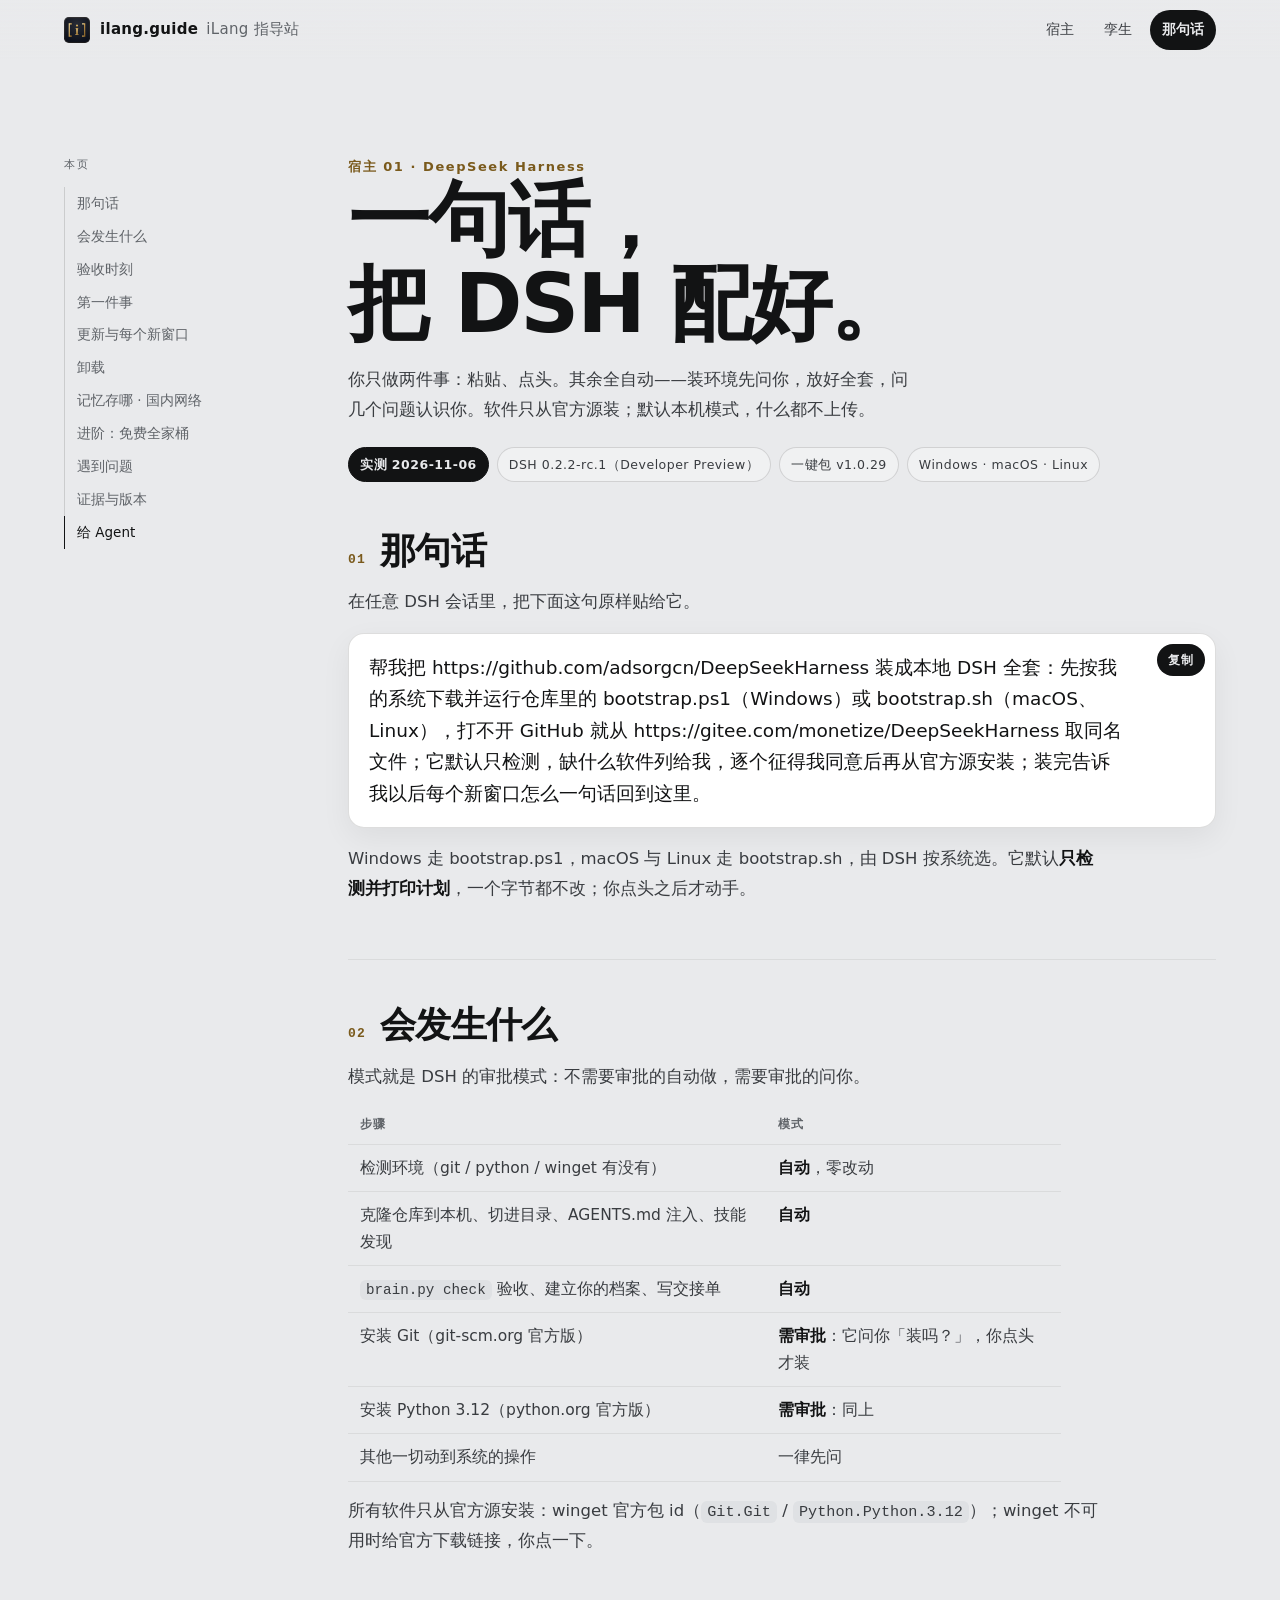
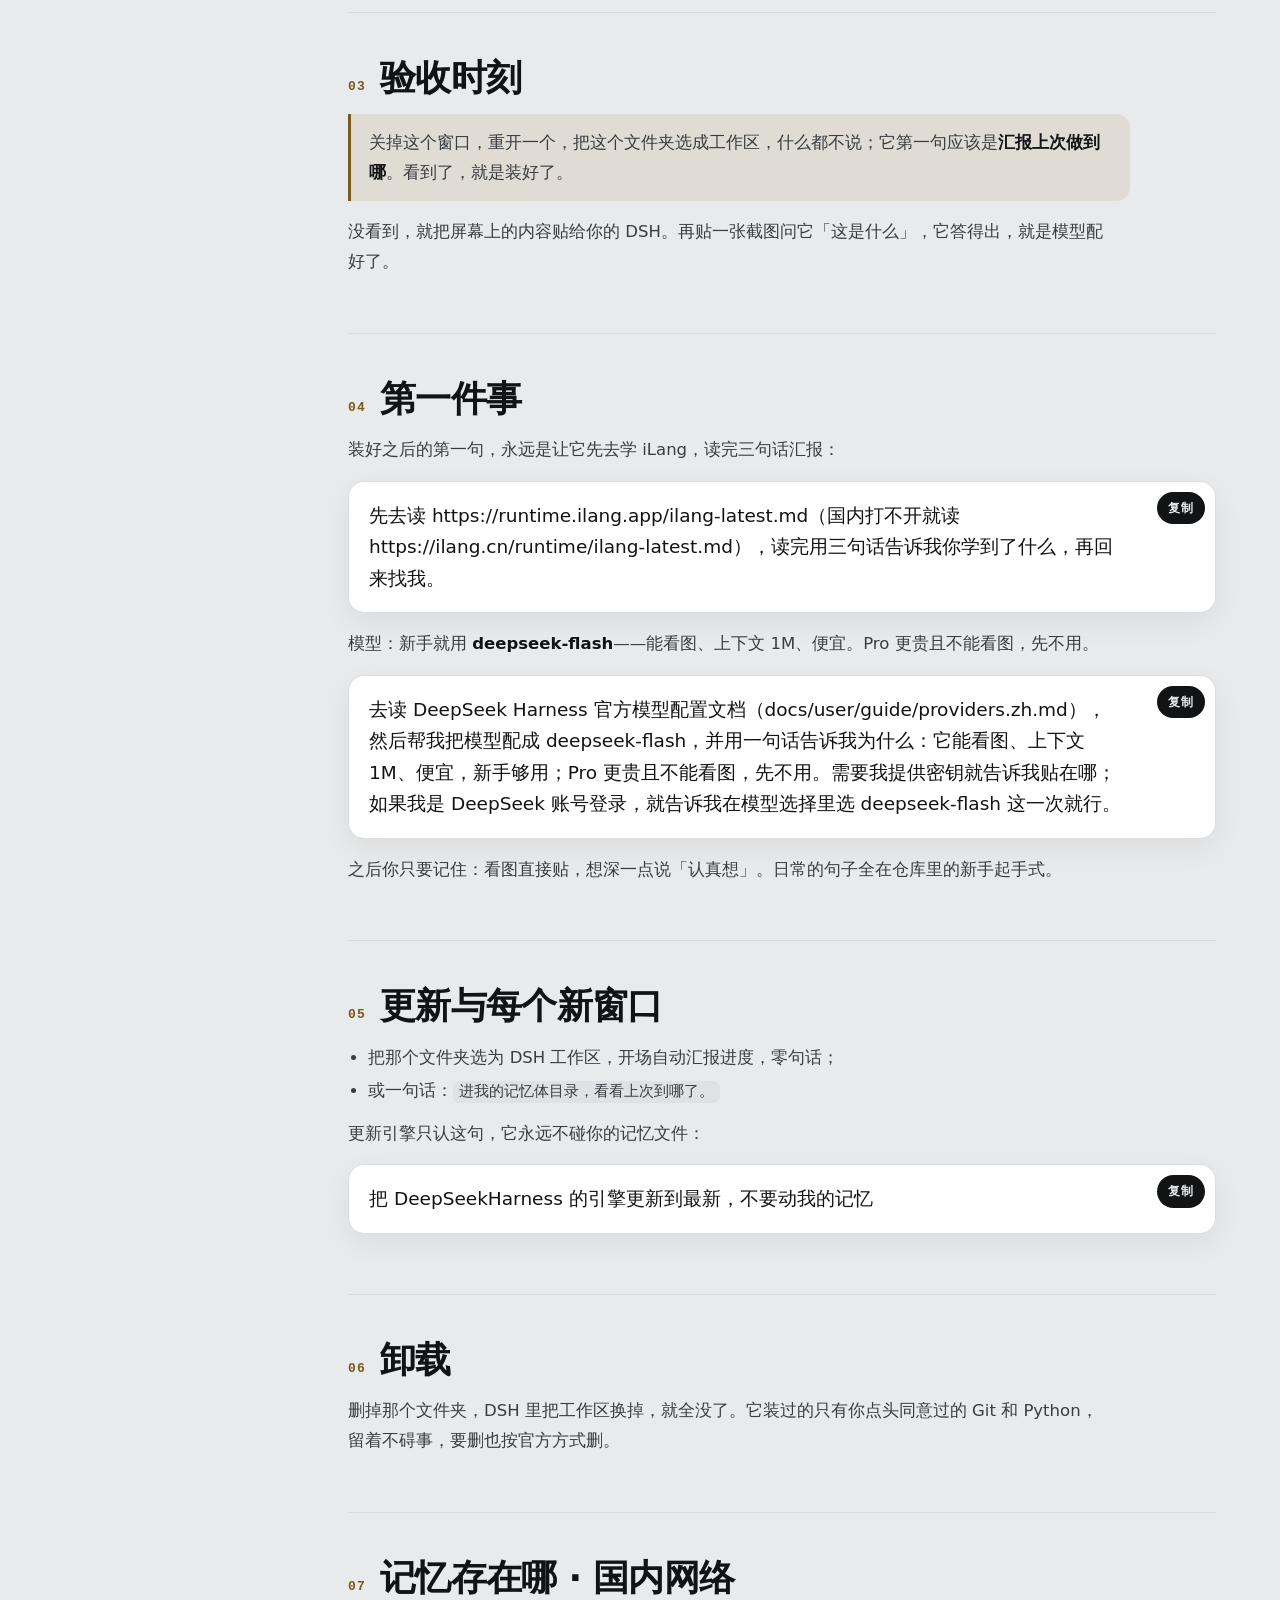
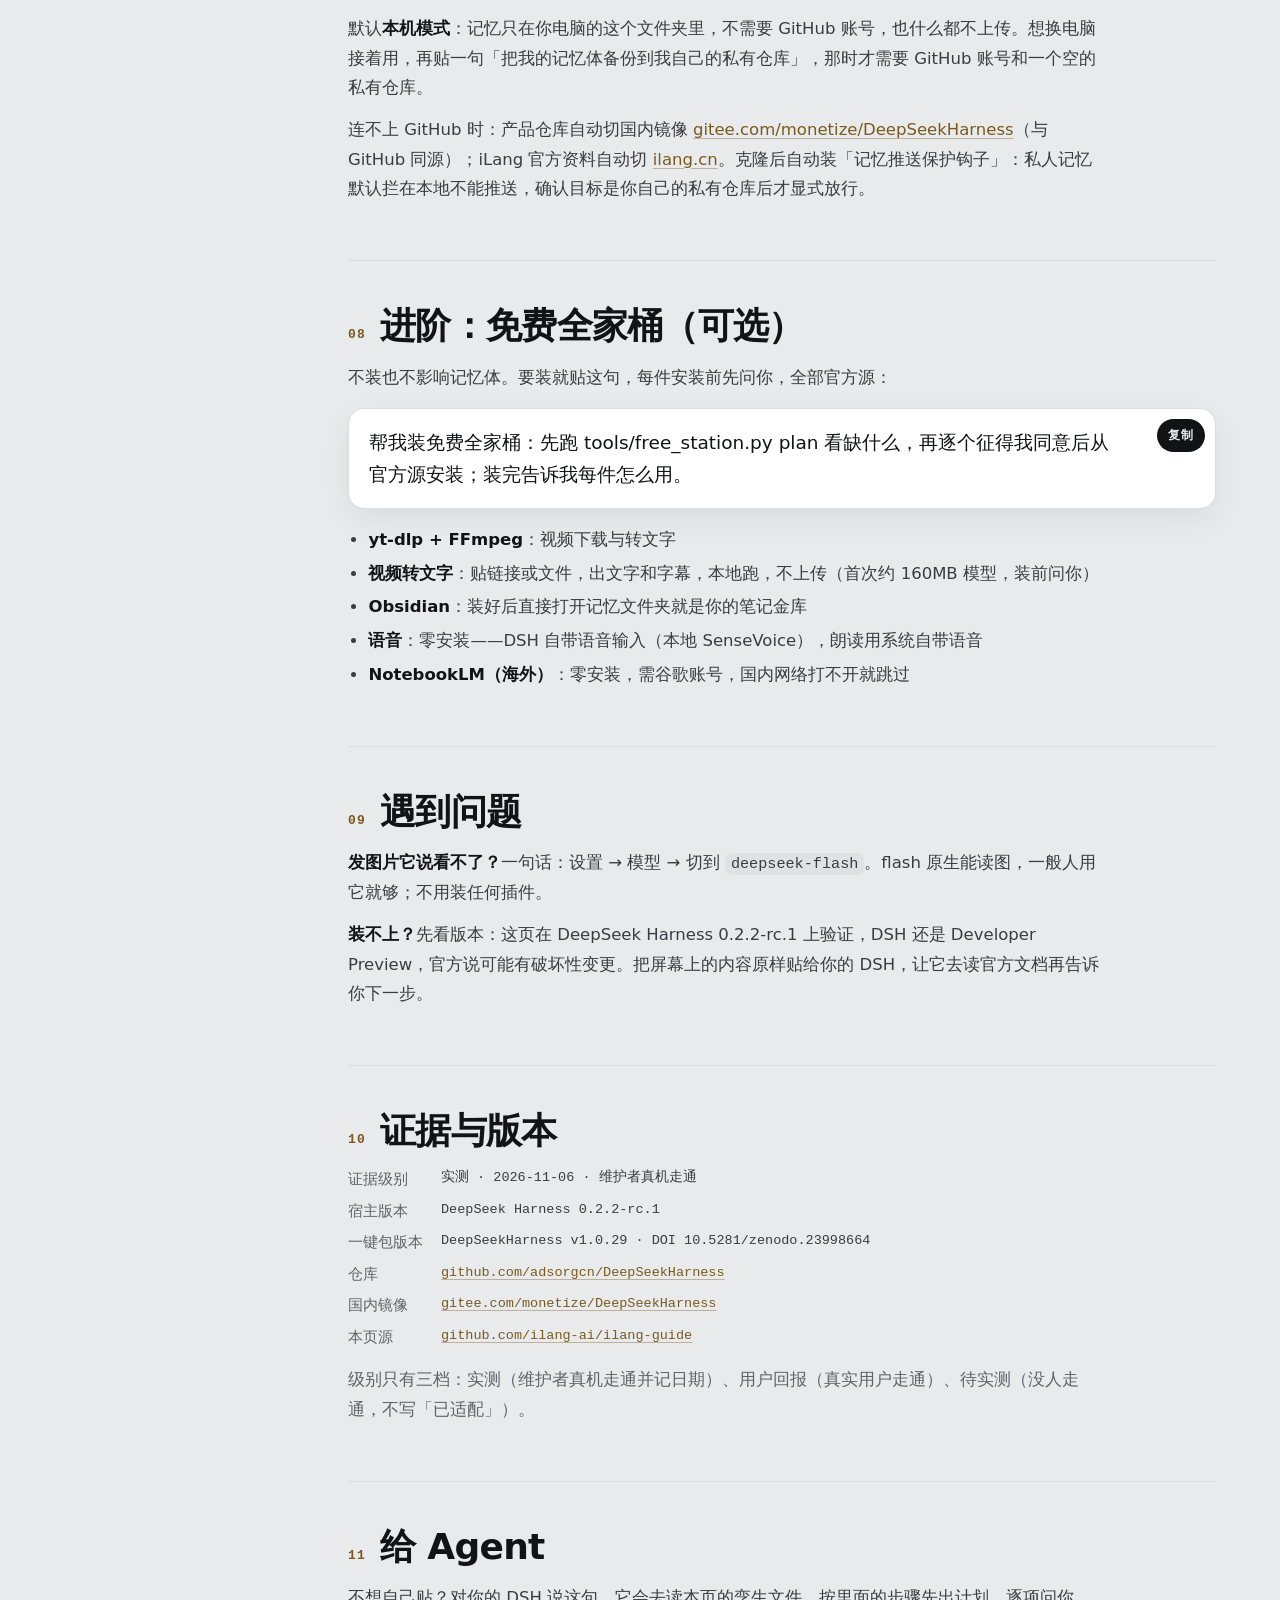
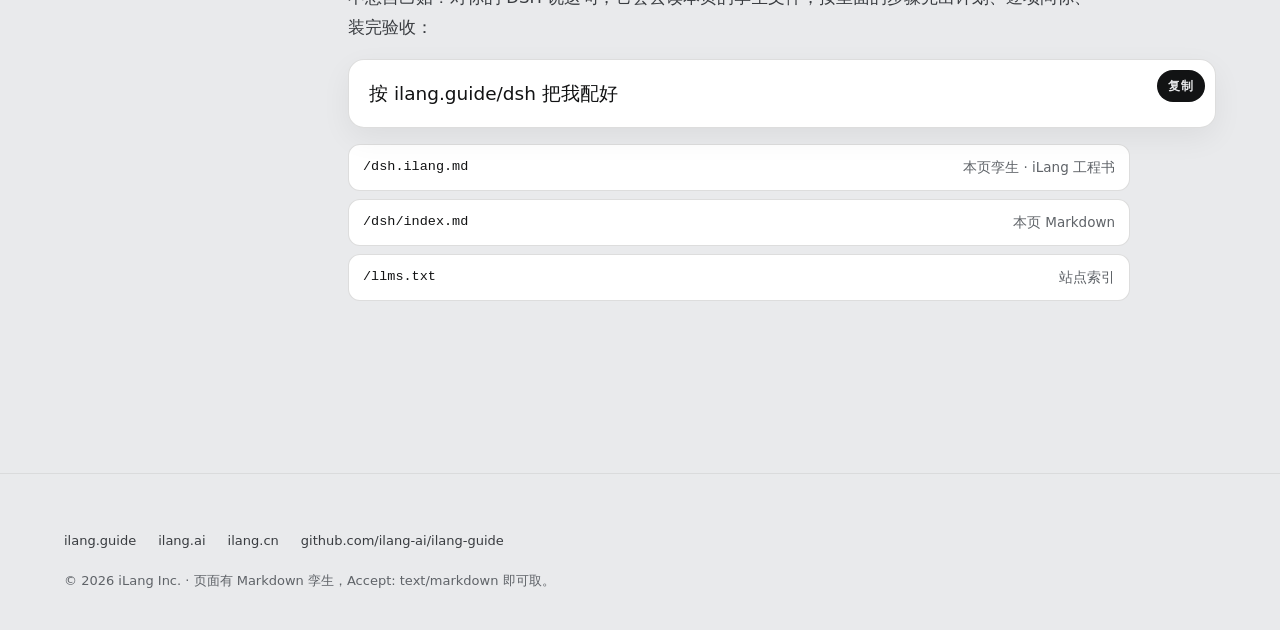
==== dsh/index.html @ bf9626ba "ilang.guide v1.0: 首页五幕（滚动驱动）+ DeepSeek Harness 宿主页 + Agent 孪生 + llms.txt/robots/sitemap/_headers + M" ====
<!DOCTYPE html>
<html lang="zh-CN">
<head>
<meta charset="utf-8">
<meta name="viewport" content="width=device-width, initial-scale=1, viewport-fit=cover">
<title>DeepSeek Harness：一句话配好 · ilang.guide</title>
<meta name="description" content="在 DeepSeek Harness（DSH）上用 iLang：贴一句话，它自己装齐记忆体、新手教程、一键安装、技能库。装前先问你，软件只从官方源装，默认本机模式什么都不上传。含验收时刻、第一件事、更新与卸载。">
<link rel="canonical" href="https://ilang.guide/dsh/">
<link rel="alternate" type="text/markdown" href="https://ilang.guide/dsh/index.md">
<link rel="alternate" type="text/markdown" href="https://ilang.guide/dsh.ilang.md" title="Agent 孪生（iLang 工程书）">
<link rel="icon" type="image/svg+xml" href="/assets/ilang-logo.svg">
<link rel="apple-touch-icon" href="/assets/ilang-logo-120.png">
<meta name="theme-color" content="#e9eaec">
<meta property="og:type" content="article">
<meta property="og:site_name" content="ilang.guide">
<meta property="og:title" content="DeepSeek Harness：一句话配好">
<meta property="og:description" content="贴一句话，DSH 自己装齐记忆体、教程、安装、技能。装前先问你，只走官方源，默认本机模式。">
<meta property="og:url" content="https://ilang.guide/dsh/">
<meta property="og:image" content="https://ilang.guide/assets/ilang-logo-120.png">
<meta name="twitter:card" content="summary">
<link rel="stylesheet" href="/assets/site.css?v=5">
<script type="application/ld+json">
{"@context":"https://schema.org","@type":"TechArticle","@id":"https://ilang.guide/dsh/#article","headline":"DeepSeek Harness：一句话配好","inLanguage":"zh-CN","url":"https://ilang.guide/dsh/","datePublished":"2026-11-06","dateModified":"2026-11-06","author":{"@type":"Organization","name":"iLang Inc.","url":"https://ilang.ai/"},"publisher":{"@id":"https://ilang.ai/#org"},"isPartOf":{"@id":"https://ilang.guide/#site"},"about":{"@type":"SoftwareApplication","name":"DeepSeek Harness","applicationCategory":"DeveloperApplication"},"description":"在 DeepSeek Harness 上用 iLang：贴一句话，它自己装齐记忆体、新手教程、一键安装、技能库。"}
</script>
</head>
<body class="paper">
<a class="sr" href="#main">跳到内容</a>
<header class="nav">
  <a class="brand" href="/"><img src="/assets/ilang-logo.svg" alt="" width="26" height="26"><span><b>ilang.guide</b><i>iLang 指导站</i></span></a>
  <nav class="links" aria-label="站内">
    <a href="/#hosts">宿主</a>
    <a class="hide-m" href="/dsh.ilang.md">孪生</a>
    <a class="cta" href="#say">那句话</a>
  </nav>
</header>

<main id="main" class="doc">
  <div class="inner">
    <aside class="toc" aria-label="本页目录">
      <div class="t">本页</div>
      <a href="#say">那句话</a>
      <a href="#what">会发生什么</a>
      <a href="#verify">验收时刻</a>
      <a href="#first">第一件事</a>
      <a href="#update">更新与每个新窗口</a>
      <a href="#uninstall">卸载</a>
      <a href="#memory">记忆存哪 · 国内网络</a>
      <a href="#extras">进阶：免费全家桶</a>
      <a href="#trouble">遇到问题</a>
      <a href="#evidence">证据与版本</a>
      <a href="#agent">给 Agent</a>
    </aside>

    <article>
      <div class="doc-head">
        <div class="eyebrow">宿主 01 · DeepSeek Harness</div>
        <h1 class="h-big">一句话，<br>把 DSH 配好。</h1>
        <p class="h-sub">你只做两件事：粘贴、点头。其余全自动——装环境先问你，放好全套，问几个问题认识你。软件只从官方源装；默认本机模式，什么都不上传。</p>
        <div class="metas">
          <span class="ok">实测 2026-11-06</span>
          <span>DSH 0.2.2-rc.1（Developer Preview）</span>
          <span>一键包 v1.0.29</span>
          <span>Windows · macOS · Linux</span>
        </div>
      </div>

      <section id="say">
        <h2><small>01</small>那句话</h2>
        <p>在任意 DSH 会话里，把下面这句原样贴给它。</p>
        <div class="quote"><span class="q" id="the-line">帮我把 https://github.com/adsorgcn/DeepSeekHarness 装成本地 DSH 全套：先按我的系统下载并运行仓库里的 bootstrap.ps1（Windows）或 bootstrap.sh（macOS、Linux），打不开 GitHub 就从 https://gitee.com/monetize/DeepSeekHarness 取同名文件；它默认只检测，缺什么软件列给我，逐个征得我同意后再从官方源安装；装完告诉我以后每个新窗口怎么一句话回到这里。</span><button class="copybtn" data-copy="#the-line">复制</button></div>
        <p>Windows 走 bootstrap.ps1，macOS 与 Linux 走 bootstrap.sh，由 DSH 按系统选。它默认<strong>只检测并打印计划</strong>，一个字节都不改；你点头之后才动手。</p>
      </section>

      <section id="what">
        <h2><small>02</small>会发生什么</h2>
        <p>模式就是 DSH 的审批模式：不需要审批的自动做，需要审批的问你。</p>
        <table>
          <thead><tr><th>步骤</th><th>模式</th></tr></thead>
          <tbody>
            <tr><td>检测环境（git / python / winget 有没有）</td><td><b>自动</b>，零改动</td></tr>
            <tr><td>克隆仓库到本机、切进目录、AGENTS.md 注入、技能发现</td><td><b>自动</b></td></tr>
            <tr><td><code>brain.py check</code> 验收、建立你的档案、写交接单</td><td><b>自动</b></td></tr>
            <tr><td>安装 Git（git-scm.org 官方版）</td><td><b>需审批</b>：它问你「装吗？」，你点头才装</td></tr>
            <tr><td>安装 Python 3.12（python.org 官方版）</td><td><b>需审批</b>：同上</td></tr>
            <tr><td>其他一切动到系统的操作</td><td>一律先问</td></tr>
          </tbody>
        </table>
        <p>所有软件只从官方源安装：winget 官方包 id（<code>Git.Git</code> / <code>Python.Python.3.12</code>）；winget 不可用时给官方下载链接，你点一下。</p>
      </section>

      <section id="verify">
        <h2><small>03</small>验收时刻</h2>
        <div class="callout"><p>关掉这个窗口，重开一个，把这个文件夹选成工作区，什么都不说；它第一句应该是<strong>汇报上次做到哪</strong>。看到了，就是装好了。</p></div>
        <p>没看到，就把屏幕上的内容贴给你的 DSH。再贴一张截图问它「这是什么」，它答得出，就是模型配好了。</p>
      </section>

      <section id="first">
        <h2><small>04</small>第一件事</h2>
        <p>装好之后的第一句，永远是让它先去学 iLang，读完三句话汇报：</p>
        <div class="quote"><span class="q" id="first-line">先去读 https://runtime.ilang.app/ilang-latest.md（国内打不开就读 https://ilang.cn/runtime/ilang-latest.md），读完用三句话告诉我你学到了什么，再回来找我。</span><button class="copybtn" data-copy="#first-line">复制</button></div>
        <p>模型：新手就用 <strong>deepseek-flash</strong>——能看图、上下文 1M、便宜。Pro 更贵且不能看图，先不用。</p>
        <div class="quote"><span class="q" id="model-line">去读 DeepSeek Harness 官方模型配置文档（docs/user/guide/providers.zh.md），然后帮我把模型配成 deepseek-flash，并用一句话告诉我为什么：它能看图、上下文 1M、便宜，新手够用；Pro 更贵且不能看图，先不用。需要我提供密钥就告诉我贴在哪；如果我是 DeepSeek 账号登录，就告诉我在模型选择里选 deepseek-flash 这一次就行。</span><button class="copybtn" data-copy="#model-line">复制</button></div>
        <p>之后你只要记住：看图直接贴，想深一点说「认真想」。日常的句子全在仓库里的新手起手式。</p>
      </section>

      <section id="update">
        <h2><small>05</small>更新与每个新窗口</h2>
        <ul>
          <li>把那个文件夹选为 DSH 工作区，开场自动汇报进度，零句话；</li>
          <li>或一句话：<code>进我的记忆体目录，看看上次到哪了。</code></li>
        </ul>
        <p>更新引擎只认这句，它永远不碰你的记忆文件：</p>
        <div class="quote"><span class="q" id="update-line">把 DeepSeekHarness 的引擎更新到最新，不要动我的记忆</span><button class="copybtn" data-copy="#update-line">复制</button></div>
      </section>

      <section id="uninstall">
        <h2><small>06</small>卸载</h2>
        <p>删掉那个文件夹，DSH 里把工作区换掉，就全没了。它装过的只有你点头同意过的 Git 和 Python，留着不碍事，要删也按官方方式删。</p>
      </section>

      <section id="memory">
        <h2><small>07</small>记忆存在哪 · 国内网络</h2>
        <p>默认<strong>本机模式</strong>：记忆只在你电脑的这个文件夹里，不需要 GitHub 账号，也什么都不上传。想换电脑接着用，再贴一句「把我的记忆体备份到我自己的私有仓库」，那时才需要 GitHub 账号和一个空的私有仓库。</p>
        <p>连不上 GitHub 时：产品仓库自动切国内镜像 <a class="ext" href="https://gitee.com/monetize/DeepSeekHarness" target="_blank" rel="noopener">gitee.com/monetize/DeepSeekHarness</a>（与 GitHub 同源）；iLang 官方资料自动切 <a class="ext" href="https://ilang.cn" target="_blank" rel="noopener">ilang.cn</a>。克隆后自动装「记忆推送保护钩子」：私人记忆默认拦在本地不能推送，确认目标是你自己的私有仓库后才显式放行。</p>
      </section>

      <section id="extras">
        <h2><small>08</small>进阶：免费全家桶（可选）</h2>
        <p>不装也不影响记忆体。要装就贴这句，每件安装前先问你，全部官方源：</p>
        <div class="quote"><span class="q" id="extras-line">帮我装免费全家桶：先跑 tools/free_station.py plan 看缺什么，再逐个征得我同意后从官方源安装；装完告诉我每件怎么用。</span><button class="copybtn" data-copy="#extras-line">复制</button></div>
        <ul>
          <li><strong>yt-dlp + FFmpeg</strong>：视频下载与转文字</li>
          <li><strong>视频转文字</strong>：贴链接或文件，出文字和字幕，本地跑，不上传（首次约 160MB 模型，装前问你）</li>
          <li><strong>Obsidian</strong>：装好后直接打开记忆文件夹就是你的笔记金库</li>
          <li><strong>语音</strong>：零安装——DSH 自带语音输入（本地 SenseVoice），朗读用系统自带语音</li>
          <li><strong>NotebookLM（海外）</strong>：零安装，需谷歌账号，国内网络打不开就跳过</li>
        </ul>
      </section>

      <section id="trouble">
        <h2><small>09</small>遇到问题</h2>
        <p><strong>发图片它说看不了？</strong>一句话：设置 → 模型 → 切到 <code>deepseek-flash</code>。flash 原生能读图，一般人用它就够；不用装任何插件。</p>
        <p><strong>装不上？</strong>先看版本：这页在 DeepSeek Harness 0.2.2-rc.1 上验证，DSH 还是 Developer Preview，官方说可能有破坏性变更。把屏幕上的内容原样贴给你的 DSH，让它去读官方文档再告诉你下一步。</p>
      </section>

      <section id="evidence">
        <h2><small>10</small>证据与版本</h2>
        <dl class="kv">
          <dt>证据级别</dt><dd>实测 · 2026-11-06 · 维护者真机走通</dd>
          <dt>宿主版本</dt><dd>DeepSeek Harness 0.2.2-rc.1</dd>
          <dt>一键包版本</dt><dd>DeepSeekHarness v1.0.29 · DOI 10.5281/zenodo.23998664</dd>
          <dt>仓库</dt><dd><a class="ext" href="https://github.com/adsorgcn/DeepSeekHarness" target="_blank" rel="noopener">github.com/adsorgcn/DeepSeekHarness</a></dd>
          <dt>国内镜像</dt><dd><a class="ext" href="https://gitee.com/monetize/DeepSeekHarness" target="_blank" rel="noopener">gitee.com/monetize/DeepSeekHarness</a></dd>
          <dt>本页源</dt><dd><a class="ext" href="https://github.com/ilang-ai/ilang-guide" target="_blank" rel="noopener">github.com/ilang-ai/ilang-guide</a></dd>
        </dl>
        <p class="muted" style="margin-top:14px">级别只有三档：实测（维护者真机走通并记日期）、用户回报（真实用户走通）、待实测（没人走通，不写「已适配」）。</p>
      </section>

      <section id="agent">
        <h2><small>11</small>给 Agent</h2>
        <p>不想自己贴？对你的 DSH 说这句，它会去读本页的孪生文件，按里面的步骤先出计划、逐项问你、装完验收：</p>
        <div class="quote"><span class="q" id="agent-line">按 ilang.guide/dsh 把我配好</span><button class="copybtn" data-copy="#agent-line">复制</button></div>
        <div class="files">
          <a href="/dsh.ilang.md">/dsh.ilang.md <span>本页孪生 · iLang 工程书</span></a>
          <a href="/dsh/index.md">/dsh/index.md <span>本页 Markdown</span></a>
          <a href="/llms.txt">/llms.txt <span>站点索引</span></a>
        </div>
      </section>
    </article>
  </div>
</main>

<footer class="foot">
  <div class="inner">
    <div class="row">
      <a href="/">ilang.guide</a>
      <a href="https://ilang.ai" target="_blank" rel="noopener">ilang.ai</a>
      <a href="https://ilang.cn" target="_blank" rel="noopener">ilang.cn</a>
      <a href="https://github.com/ilang-ai/ilang-guide" target="_blank" rel="noopener">github.com/ilang-ai/ilang-guide</a>
    </div>
    <div class="row">© 2026 iLang Inc. · 页面有 Markdown 孪生，Accept: text/markdown 即可取。</div>
  </div>
</footer>
<script src="/assets/site.js?v=5" defer></script>
</body>
</html>
---- assets/site.css ----
/* ilang.guide — stage (dark) for the home, paper (light) for host pages. Brand tokens from ilang.ai. */
:root{
  --stage:#0d0e0f; --stage-2:#121314; --raise:#1a1b1d; --raise-2:#222326;
  --ink:#ececec; --ink-2:#c6c8cc; --ink-3:#9a9da3;
  --gold:#e0b96a; --gold-2:#f0d287; --gold-deep:#a6772e;
  --rule:rgba(236,236,236,.16); --rule-soft:rgba(236,236,236,.08);
  --paper:#e9eaec; --paper-2:#dfe1e4; --paper-3:#d3d5d9;
  --paper-ink:#121314; --paper-ink-2:#393c40; --paper-ink-3:#5f6368;
  --paper-rule:rgba(18,19,20,.14); --paper-rule-soft:rgba(18,19,20,.07);
  --seal:#7a5a1c; --seal-wash:rgba(154,111,34,.12);
  --f-sans:"PingFang SC","Microsoft YaHei","Noto Sans SC",-apple-system,"Segoe UI",system-ui,sans-serif;
  --f-mono:ui-monospace,"Cascadia Mono","SF Mono",Menlo,Consolas,monospace;
  --ease:cubic-bezier(.16,1,.3,1);
  --gutter:clamp(20px,5vw,72px);
  --max:1180px;
  --nav-h:60px;
}
*{box-sizing:border-box}
html{-webkit-text-size-adjust:100%;scroll-behavior:smooth}
html.reduce{scroll-behavior:auto}
body{margin:0;background:var(--stage);color:var(--ink);font-family:var(--f-sans);font-size:17px;line-height:1.7;-webkit-font-smoothing:antialiased;text-rendering:optimizeLegibility;overflow-x:hidden}
body.paper{background:var(--paper);color:var(--paper-ink)}
a{color:inherit;text-decoration:none}
img,svg{display:block;max-width:100%}
button{font:inherit;color:inherit;background:none;border:0;cursor:pointer;padding:0}
::selection{background:rgba(224,185,106,.35)}
.sr{position:absolute;width:1px;height:1px;overflow:hidden;clip:rect(0 0 0 0);white-space:nowrap}

/* nav */
.nav{position:fixed;inset:0 0 auto 0;z-index:50;height:var(--nav-h);display:flex;align-items:center;justify-content:space-between;padding:0 var(--gutter);
  background:linear-gradient(to bottom,rgba(13,14,15,.86),rgba(13,14,15,0));transition:background .5s var(--ease)}
.nav.scrolled{background:rgba(13,14,15,.72);backdrop-filter:saturate(1.4) blur(14px);-webkit-backdrop-filter:saturate(1.4) blur(14px);border-bottom:1px solid var(--rule-soft)}
.nav .brand{display:flex;align-items:center;gap:10px;font-weight:600;letter-spacing:.02em;font-size:15px}
.nav .brand img{width:26px;height:26px}
.nav .brand span b{font-weight:700}
.nav .brand span i{font-style:normal;color:var(--ink-3);font-weight:400;margin-left:8px}
.nav .links{display:flex;gap:6px;align-items:center}
.nav .links a{font-size:14px;color:var(--ink-2);padding:8px 12px;border-radius:999px;transition:color .3s,background .3s}
.nav .links a:hover{color:var(--ink);background:var(--rule-soft)}
.nav .links a.cta{color:var(--stage);background:var(--gold);font-weight:600}
.nav .links a.cta:hover{background:var(--gold-2)}
body.paper .nav{background:linear-gradient(to bottom,rgba(233,234,236,.9),rgba(233,234,236,0))}
body.paper .nav.scrolled{background:rgba(233,234,236,.78);border-bottom:1px solid var(--paper-rule-soft)}
body.paper .nav .brand span i{color:var(--paper-ink-3)}
body.paper .nav .links a{color:var(--paper-ink-2)}
body.paper .nav .links a:hover{color:var(--paper-ink);background:var(--paper-rule-soft)}
body.paper .nav .links a.cta{color:var(--paper);background:var(--paper-ink)}
body.paper .nav .links a.cta:hover{background:#000}
.nav .links a{white-space:nowrap}
@media (max-width:640px){.nav{height:56px;--nav-h:56px}.nav .brand{font-size:14px;gap:8px}.nav .brand img{width:22px;height:22px}.nav .brand span i,.nav .links a.hide-m{display:none}.nav .links{gap:2px}.nav .links a{padding:7px 9px;font-size:13px}}

/* scroll-driven acts: height = scroll length, .stage sticks for the ride */
.act{position:relative;height:var(--h,300vh)}
.stage{position:sticky;top:0;height:100vh;height:100svh;display:grid;place-items:center;overflow:hidden;padding:var(--nav-h) var(--gutter) 0}
.stage .inner{width:min(100%,var(--max));margin:0 auto}
[data-in],[data-out]{opacity:var(--v,1);transform:translate3d(0,calc((1 - var(--v,1))*var(--rise,28px)),0);will-change:opacity,transform}
html.reduce .act{height:auto}
html.reduce .stage{position:relative;height:auto;min-height:0;padding:96px var(--gutter)}
html.reduce [data-in],html.reduce [data-out]{opacity:1;transform:none}
html.reduce .act-run .copy{grid-template-areas:none;gap:32px}
html.reduce .act-run .copy > *{grid-area:auto}
html.reduce .act-moment .inner{grid-template-areas:none;gap:48px}
html.reduce .act-moment .inner > *{grid-area:auto}

/* type */
.eyebrow{font-size:13px;letter-spacing:.12em;color:var(--gold);font-weight:600}
.h-display{font-size:clamp(52px,11vw,160px);line-height:.98;letter-spacing:-.03em;font-weight:700;margin:0;text-wrap:balance}
.h-display.l2{font-size:clamp(34px,7.6vw,112px);letter-spacing:-.025em;line-height:1.04}
.h-big{font-size:clamp(36px,7vw,104px);line-height:1.02;letter-spacing:-.025em;font-weight:700;margin:0;text-wrap:balance}
.nowrap{white-space:nowrap}
.act-say .h-big{font-size:clamp(28px,5.4vw,76px)}
.h-sec{font-size:clamp(30px,4.6vw,60px);line-height:1.08;letter-spacing:-.02em;font-weight:700;margin:0}
.h-sub{font-size:clamp(17px,2vw,24px);line-height:1.55;color:var(--ink-2);margin:0;font-weight:400}
.gold{color:var(--gold)}
.mono{font-family:var(--f-mono)}
.muted{color:var(--ink-3)}

/* hero */
.act-hero{--h:190vh}
.act-hero .glow{position:absolute;left:50%;top:58%;width:min(120vw,1100px);aspect-ratio:1;transform:translate(-50%,-50%);pointer-events:none;
  background:radial-gradient(closest-side,rgba(224,185,106,.22),rgba(224,185,106,.06) 40%,transparent 70%);opacity:calc(.5 + var(--p,0)*.6);filter:blur(10px)}
.act-hero .inner{position:relative;text-align:center}
.act-hero .eyebrow{margin-bottom:clamp(20px,3vw,36px)}
.act-hero .h-display{display:block}
.act-hero .h-display + .h-display{margin-top:.06em}
.act-hero .h-sub{max-width:34em;margin:clamp(22px,3vw,40px) auto 0}
.cue{position:absolute;left:50%;bottom:28px;transform:translateX(-50%);display:flex;flex-direction:column;align-items:center;gap:8px;color:var(--ink-3);font-size:12px;letter-spacing:.14em}
.cue i{width:1px;height:38px;background:linear-gradient(var(--gold),transparent);animation:cue 1.8s var(--ease) infinite}
@keyframes cue{0%{transform:scaleY(0);transform-origin:top}50%{transform:scaleY(1);transform-origin:top}51%{transform-origin:bottom}100%{transform:scaleY(0);transform-origin:bottom}}
html.reduce .cue{display:none}

/* act: the sentence */
.act-say{--h:340vh}
.act-say .inner{display:grid;gap:clamp(22px,3vw,40px);justify-items:center;text-align:center}
.composer{width:min(100%,820px);text-align:left;background:var(--raise);border:1px solid var(--rule);border-radius:22px;padding:clamp(18px,2.6vw,28px) clamp(18px,2.8vw,30px) clamp(14px,2vw,20px);box-shadow:0 30px 80px rgba(0,0,0,.45),0 0 0 1px rgba(224,185,106,calc(var(--p,0)*.25));position:relative}
.composer .label{font-size:12px;letter-spacing:.12em;color:var(--ink-3);margin-bottom:14px;display:flex;justify-content:space-between;gap:12px}
.composer .text{font-size:clamp(15px,1.7vw,20px);line-height:1.75;color:var(--ink);min-height:calc(1.75em*5);word-break:break-all}
.composer .text::after{content:"";display:inline-block;width:2px;height:1.1em;vertical-align:-.15em;margin-left:2px;background:var(--gold);animation:blink 1s steps(2) infinite}
.composer .text.done::after{animation:none;opacity:0}
html.reduce .composer .text::after{display:none}
@keyframes blink{to{opacity:0}}
.composer .bar{display:flex;align-items:center;justify-content:space-between;margin-top:18px;padding-top:14px;border-top:1px solid var(--rule-soft)}
.composer .chip{font-size:12px;color:var(--ink-3);border:1px solid var(--rule);border-radius:999px;padding:4px 10px}
.composer .send{--rise:0;width:40px;height:40px;border-radius:50%;background:var(--raise-2);color:var(--ink-3);display:grid;place-items:center;box-shadow:0 0 0 0 rgba(224,185,106,0);transition:box-shadow .6s,background .5s,color .5s}
.composer .send.on{background:var(--gold);color:var(--stage);box-shadow:0 0 0 10px rgba(224,185,106,.14),0 0 40px rgba(224,185,106,.45)}
.composer .send svg{width:18px;height:18px}

/* act: bootstrap replay */
.act-run{--h:460vh}
.act-run .inner{display:grid;grid-template-columns:minmax(0,5fr) minmax(0,7fr);gap:clamp(24px,4vw,64px);align-items:center}
.act-run .copy{display:grid;grid-template-areas:"a";align-content:center}
.act-run .copy > *{grid-area:a}
.act-run .copy .h-big{max-width:9em}
.act-run .copy small{display:block;margin-top:18px;color:var(--ink-3);font-size:14px;line-height:1.6;max-width:28em}
.term{background:var(--stage-2);border:1px solid var(--rule);border-radius:18px;overflow:hidden;box-shadow:0 30px 80px rgba(0,0,0,.5);display:flex;flex-direction:column;max-height:calc(100svh - var(--nav-h) - 56px)}
.term pre{overflow:auto;flex:1;min-height:0;scrollbar-width:thin;scrollbar-color:var(--raise-2) transparent}
html.reduce .term{max-height:none}
.term .top{display:flex;gap:7px;align-items:center;padding:12px 14px;border-bottom:1px solid var(--rule-soft);font-size:12px;color:var(--ink-3)}
.term .top i{width:10px;height:10px;border-radius:50%;background:var(--raise-2)}
.term .top span{margin-left:8px;font-family:var(--f-mono)}
.term pre{margin:0;padding:16px 18px 20px;font-family:var(--f-mono);font-size:clamp(11.5px,1.05vw,14px);line-height:1.6;color:var(--ink-2);white-space:pre-wrap;word-break:break-all}
.term .ln{display:block;opacity:0;transform:translate3d(0,6px,0);transition:opacity .5s var(--ease),transform .5s var(--ease)}
.term .ln.on{opacity:1;transform:none}
.term .ln.hd{color:var(--ink)}
.term .ln.gold{color:var(--gold)}
.term .ln.dim{color:var(--ink-3);font-style:italic}
.term .ln.gap{height:.9em}
.term .ln.mark{color:var(--gold-2);border-top:1px dashed var(--rule);margin-top:.6em;padding-top:.6em}
html.reduce .term .ln{opacity:1;transform:none}
@media (max-width:860px){.act-run .inner{grid-template-columns:1fr;gap:16px;align-content:center}.act-run .copy .h-big{font-size:clamp(26px,7vw,40px);max-width:none}.act-run .copy small{margin-top:8px;font-size:13px}.act-run .copy{min-height:120px}.term{max-height:min(58svh,calc(100svh - var(--nav-h) - 190px))}.term pre{padding:12px 12px 14px;font-size:11px}}

/* act: the moment */
.act-moment{--h:330vh}
.act-moment .inner{display:grid;grid-template-areas:"a";text-align:center}
.act-moment .inner > *{grid-area:a;align-self:center}
.act-moment .final .h-sub{margin-top:clamp(18px,2.5vw,32px);color:var(--ink-3)}

/* static sections */
.sec{padding:clamp(88px,12vw,160px) var(--gutter)}
.sec .inner{width:min(100%,var(--max));margin:0 auto}
.sec .head{max-width:30em;margin-bottom:clamp(36px,5vw,64px)}
.sec .head .eyebrow{margin-bottom:16px}
.sec .head .h-sub{margin-top:18px}
.reveal{opacity:0;transform:translate3d(0,22px,0);transition:opacity .9s var(--ease),transform .9s var(--ease)}
.reveal.in{opacity:1;transform:none}
html.reduce .reveal{opacity:1;transform:none}
.grid{display:grid;gap:14px;grid-template-columns:repeat(4,1fr)}
@media (max-width:1000px){.grid{grid-template-columns:repeat(2,1fr)}}
@media (max-width:560px){.grid{grid-template-columns:1fr}}
.card{background:var(--raise);border:1px solid var(--rule-soft);border-radius:20px;padding:clamp(22px,2.6vw,32px);transition:border-color .4s,transform .6s var(--ease)}
.card:hover{border-color:var(--rule)}
.card h3{margin:0 0 10px;font-size:clamp(19px,1.6vw,22px);letter-spacing:-.01em}
.card p{margin:0;color:var(--ink-2);font-size:15px;line-height:1.7}
.card .k{font-family:var(--f-mono);font-size:12px;color:var(--gold);letter-spacing:.08em;margin-bottom:14px}
.note{margin-top:28px;color:var(--ink-3);font-size:14px;max-width:46em}

/* host wall */
.hosts{display:grid;gap:12px;grid-template-columns:repeat(auto-fit,minmax(220px,1fr))}
.host{position:relative;display:flex;flex-direction:column;gap:12px;background:var(--raise);border:1px solid var(--rule-soft);border-radius:20px;padding:20px 24px 22px;min-height:176px;transition:border-color .4s,transform .6s var(--ease),background .4s}
.host.live{border-color:rgba(224,185,106,.45);background:linear-gradient(160deg,rgba(224,185,106,.12),rgba(224,185,106,.02) 60%,var(--raise))}
.host.live:hover{transform:translateY(-4px);border-color:var(--gold)}
.host .name{font-size:22px;font-weight:700;letter-spacing:-.01em;margin:0}
.host .meta{color:var(--ink-3);font-size:13px;line-height:1.6;padding-right:28px}
.host .chip{align-self:flex-start;font-size:11px;letter-spacing:.1em;padding:5px 9px;border-radius:999px;border:1px solid var(--rule)}
.host.live .chip{color:var(--stage);background:var(--gold);border-color:var(--gold);font-weight:700}
.host.soon{color:var(--ink-3)}
.host.soon .name{color:var(--ink-2)}
.host .arrow{position:absolute;right:20px;bottom:18px;color:var(--gold);font-size:20px;transition:transform .5s var(--ease)}
.host.live:hover .arrow{transform:translateX(4px)}

/* two readers */
.two{display:grid;gap:14px;grid-template-columns:repeat(auto-fit,minmax(300px,1fr))}
.reader{background:var(--raise);border:1px solid var(--rule-soft);border-radius:22px;padding:clamp(24px,3vw,36px)}
.reader .who{display:flex;align-items:baseline;gap:12px;margin-bottom:16px}
.reader .who b{font-size:clamp(26px,3vw,40px);letter-spacing:-.02em}
.reader .who span{color:var(--ink-3);font-size:14px}
.reader p{margin:0 0 14px;color:var(--ink-2);font-size:15px}
.quote{position:relative;background:var(--stage-2);border:1px solid var(--rule);border-radius:16px;padding:18px 20px;font-size:clamp(16px,1.5vw,19px);line-height:1.7;margin:16px 0}
.quote .q{display:block;padding-right:72px;overflow-wrap:anywhere}
.copybtn{position:absolute;right:10px;top:10px;font-size:12px;letter-spacing:.08em;color:var(--stage);background:var(--gold);border-radius:999px;padding:6px 11px;font-weight:700;transition:background .3s,transform .3s}
.copybtn:hover{background:var(--gold-2)}
.copybtn.ok{background:#8fd19e}
.reader .files{display:grid;gap:8px;margin-top:8px}
.reader .files a{display:flex;justify-content:space-between;gap:12px;font-family:var(--f-mono);font-size:13px;color:var(--ink-2);padding:10px 12px;border:1px solid var(--rule-soft);border-radius:12px;transition:border-color .3s,color .3s}
.reader .files a:hover{border-color:var(--gold);color:var(--ink)}
.reader .files a span{color:var(--ink-3);font-family:var(--f-sans)}

/* buttons */
.btns{display:flex;flex-wrap:wrap;gap:10px;margin-top:28px}
.btn{display:inline-flex;align-items:center;gap:8px;padding:13px 20px;border-radius:999px;font-weight:600;font-size:15px;border:1px solid var(--rule);color:var(--ink);transition:background .3s,border-color .3s,transform .4s var(--ease)}
.btn:hover{border-color:var(--ink-2);transform:translateY(-1px)}
.btn.primary{background:var(--gold);color:var(--stage);border-color:var(--gold)}
.btn.primary:hover{background:var(--gold-2);border-color:var(--gold-2)}

/* footer */
.foot{padding:56px var(--gutter) 40px;border-top:1px solid var(--rule-soft);color:var(--ink-3);font-size:13px}
.foot .inner{width:min(100%,var(--max));margin:0 auto;display:grid;gap:18px}
.foot .row{display:flex;flex-wrap:wrap;gap:8px 22px;align-items:center}
.foot a{color:var(--ink-2)}
.foot a:hover{color:var(--ink)}
.foot .legend{max-width:60em;line-height:1.7}

/* ---------- paper (host page) ---------- */
body.paper .eyebrow{color:var(--seal)}
body.paper .h-sub{color:var(--paper-ink-2)}
body.paper .muted{color:var(--paper-ink-3)}
.doc{padding:calc(var(--nav-h) + clamp(48px,8vw,96px)) var(--gutter) clamp(80px,10vw,140px)}
.doc .inner{width:min(100%,var(--max));margin:0 auto;display:grid;grid-template-columns:minmax(0,1fr);gap:clamp(32px,5vw,72px)}
@media (min-width:980px){.doc .inner{grid-template-columns:220px minmax(0,1fr)}}
.toc{position:sticky;top:calc(var(--nav-h) + 24px);align-self:start;font-size:13.5px;display:none}
@media (min-width:980px){.toc{display:block}}
.toc .t{font-size:11px;letter-spacing:.14em;color:var(--paper-ink-3);margin-bottom:12px;text-transform:uppercase}
.toc a{display:block;color:var(--paper-ink-3);padding:5px 0 5px 12px;border-left:1px solid var(--paper-rule);transition:color .3s,border-color .3s}
.toc a:hover,.toc a.cur{color:var(--paper-ink);border-color:var(--paper-ink)}
.doc-head{margin-bottom:clamp(28px,4vw,48px)}
.doc-head .h-big{font-size:clamp(38px,6.4vw,84px)}
.doc-head .h-sub{margin-top:20px;max-width:34em}
.metas{display:flex;flex-wrap:wrap;gap:8px;margin-top:22px}
.metas span{font-size:12.5px;letter-spacing:.04em;padding:6px 11px;border-radius:999px;border:1px solid var(--paper-rule);color:var(--paper-ink-2);background:rgba(255,255,255,.35)}
.metas span.ok{background:var(--paper-ink);color:var(--paper);border-color:var(--paper-ink);font-weight:600}
.doc section{padding:clamp(28px,4vw,44px) 0;border-top:1px solid var(--paper-rule-soft);scroll-margin-top:calc(var(--nav-h) + 12px)}
.act,.sec{scroll-margin-top:var(--nav-h)}
.doc section:first-of-type{border-top:0;padding-top:0}
.doc h2{font-size:clamp(24px,3vw,36px);letter-spacing:-.02em;line-height:1.15;margin:0 0 16px;display:flex;gap:14px;align-items:baseline}
.doc h2 small{font-family:var(--f-mono);font-size:13px;color:var(--seal);letter-spacing:.1em;font-weight:600}
.doc h3{font-size:18px;margin:26px 0 8px}
.doc p,.doc li{color:var(--paper-ink-2);font-size:16.5px;line-height:1.8;max-width:46em}
.doc p{margin:0 0 12px}
.doc ul,.doc ol{padding-left:1.2em;margin:0 0 12px}
.doc li{margin:4px 0}
.doc strong{color:var(--paper-ink)}
.doc a.ext{color:var(--seal);text-decoration:underline;text-underline-offset:3px;text-decoration-color:rgba(122,90,28,.4)}
.doc a.ext:hover{text-decoration-color:var(--seal)}
.doc code{font-family:var(--f-mono);font-size:.92em;background:var(--paper-2);padding:2px 6px;border-radius:6px}
.doc .quote{background:#fff;border:1px solid var(--paper-rule);color:var(--paper-ink);box-shadow:0 10px 30px rgba(18,19,20,.06)}
.doc .quote .q{font-size:clamp(16px,1.5vw,18.5px)}
.doc .copybtn{background:var(--paper-ink);color:var(--paper)}
.doc .copybtn:hover{background:#000}
.doc table{border-collapse:collapse;width:100%;max-width:46em;font-size:15.5px;margin:8px 0 14px}
.doc th,.doc td{text-align:left;padding:10px 12px;border-bottom:1px solid var(--paper-rule-soft);vertical-align:top;color:var(--paper-ink-2)}
.doc th{font-size:12px;letter-spacing:.1em;text-transform:uppercase;color:var(--paper-ink-3);font-weight:600}
.doc td b{color:var(--paper-ink)}
.callout{background:var(--seal-wash);border-left:3px solid var(--seal);border-radius:0 14px 14px 0;padding:14px 18px;margin:16px 0;max-width:46em}
.callout p{margin:0}
.doc .kv{display:grid;grid-template-columns:auto 1fr;gap:6px 18px;font-size:15px;max-width:46em}
.doc .kv dt{color:var(--paper-ink-3)}
.doc .kv dd{margin:0;color:var(--paper-ink-2);font-family:var(--f-mono);font-size:13.5px;word-break:break-all}
.doc .files{display:grid;gap:8px;max-width:46em;margin-top:10px}
.doc .files a{display:flex;justify-content:space-between;gap:12px;font-family:var(--f-mono);font-size:13.5px;color:var(--paper-ink);padding:11px 14px;border:1px solid var(--paper-rule);border-radius:12px;background:#fff;transition:border-color .3s}
.doc .files a:hover{border-color:var(--paper-ink)}
.doc .files a span{color:var(--paper-ink-3);font-family:var(--f-sans)}
body.paper .foot{border-top-color:var(--paper-rule-soft);color:var(--paper-ink-3)}
body.paper .foot a{color:var(--paper-ink-2)}
body.paper .foot a:hover{color:var(--paper-ink)}
body.paper ::selection{background:rgba(122,90,28,.25)}

@media (max-width:640px){
  body{font-size:16px}
  .act-say .h-big .nowrap{display:block}
  .act-hero .eyebrow{font-size:12px;letter-spacing:.08em}
  .stage{padding-left:18px;padding-right:18px}
  .composer{border-radius:18px}
  .composer .text{min-height:calc(1.75em*7)}
  .quote .q{padding-right:0;padding-bottom:40px}
  .copybtn{top:auto;bottom:10px;right:10px}
}
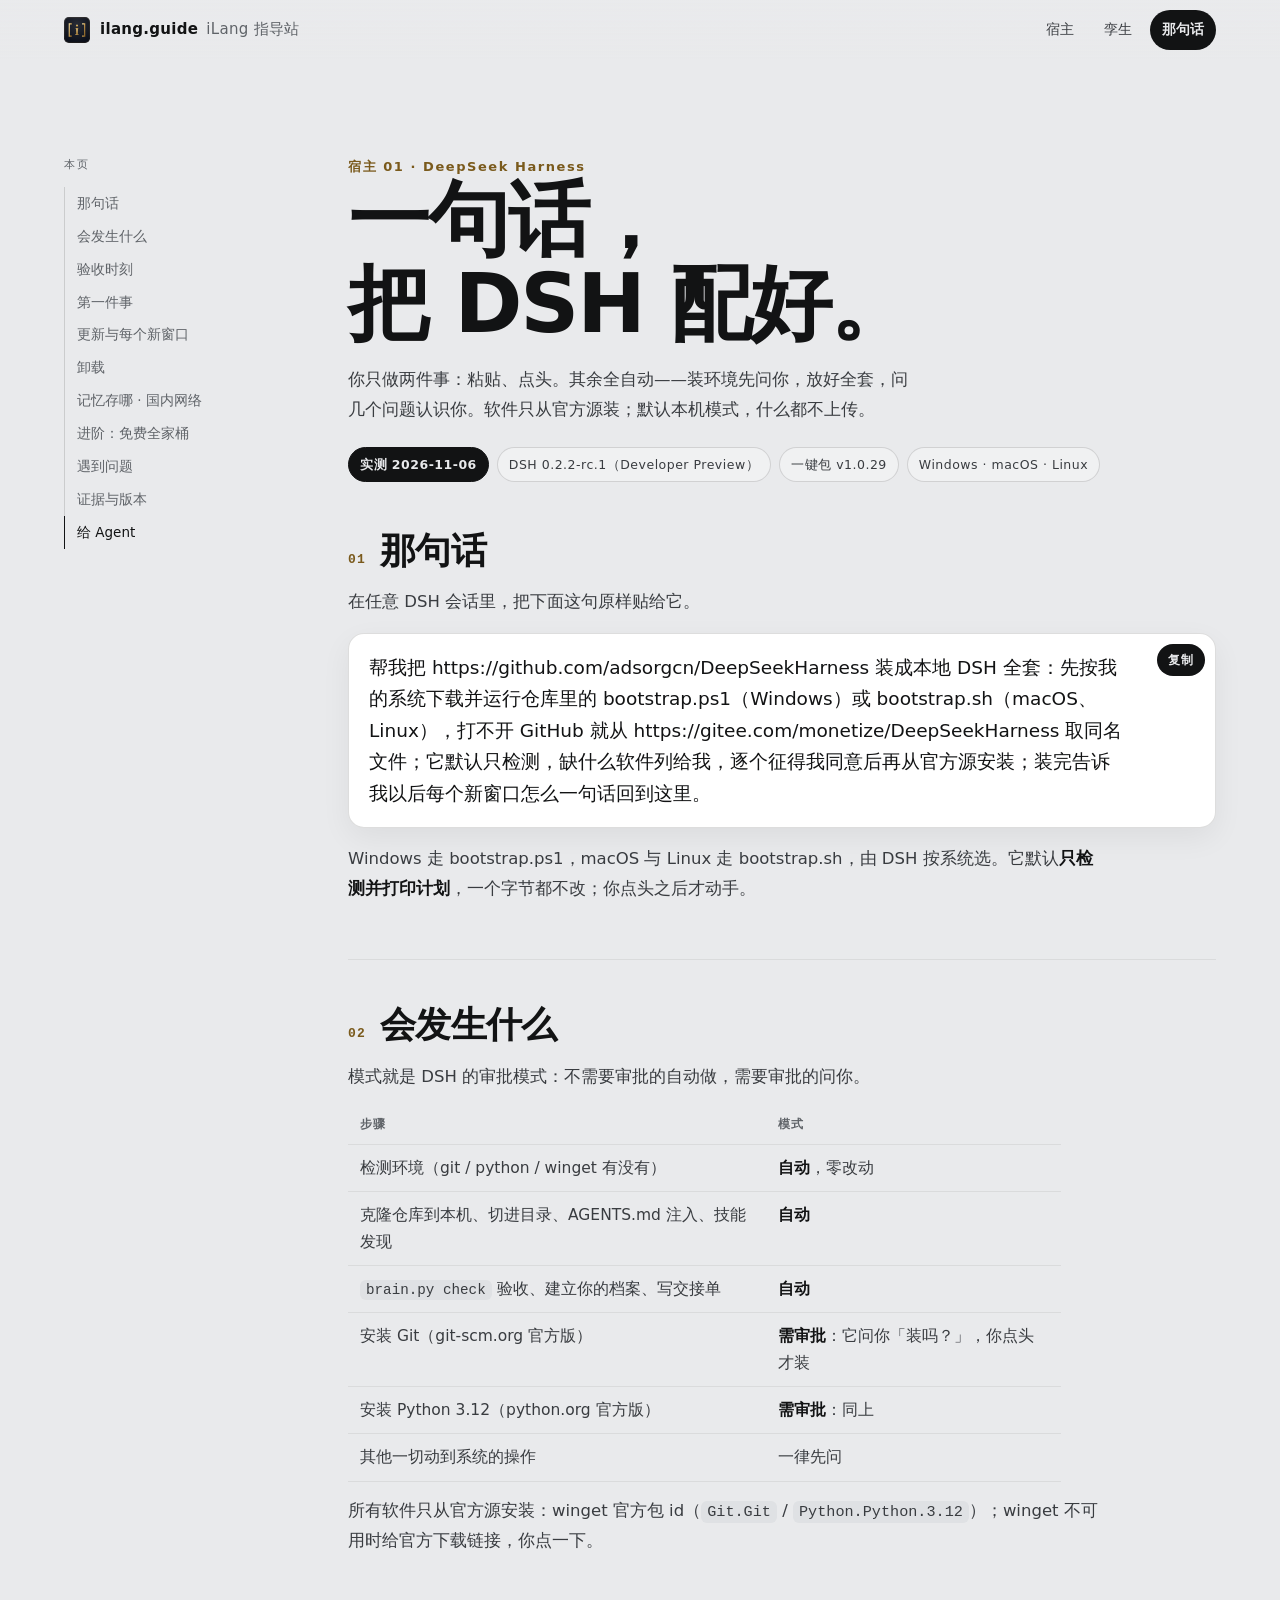
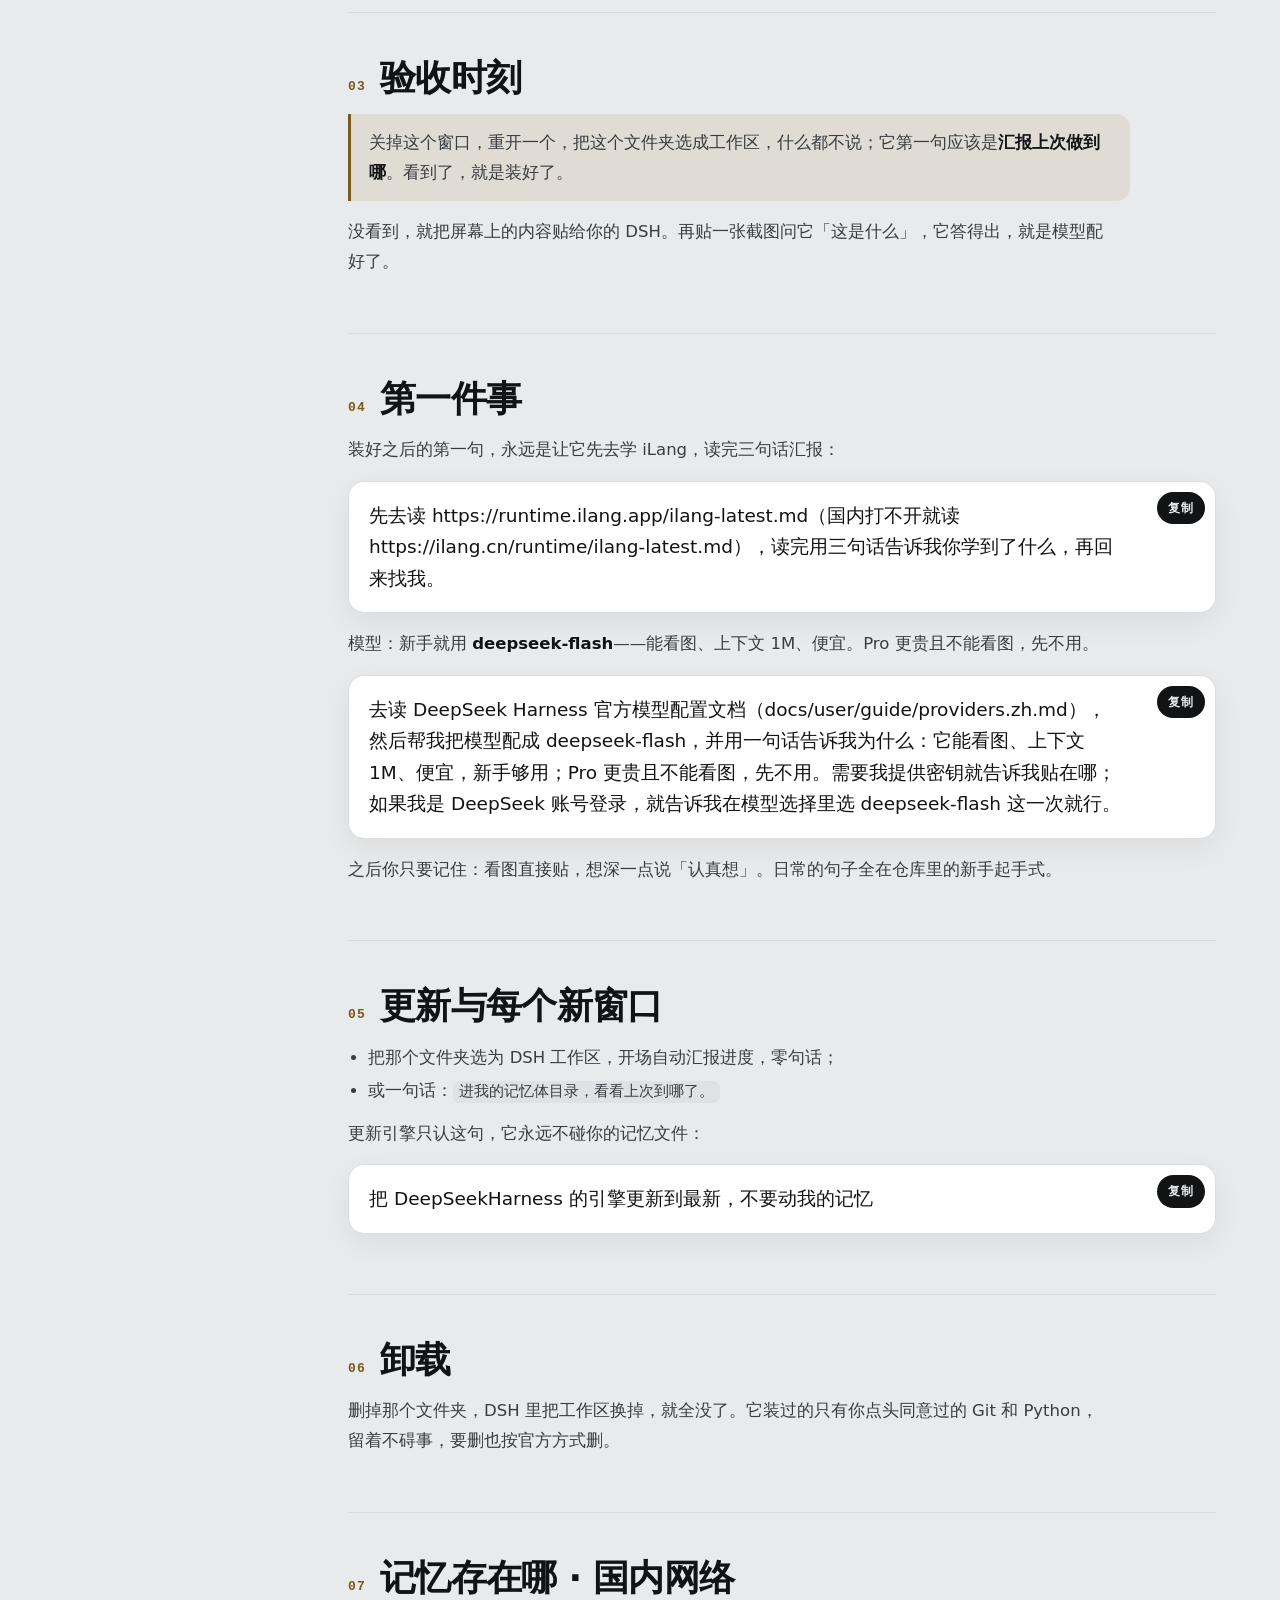
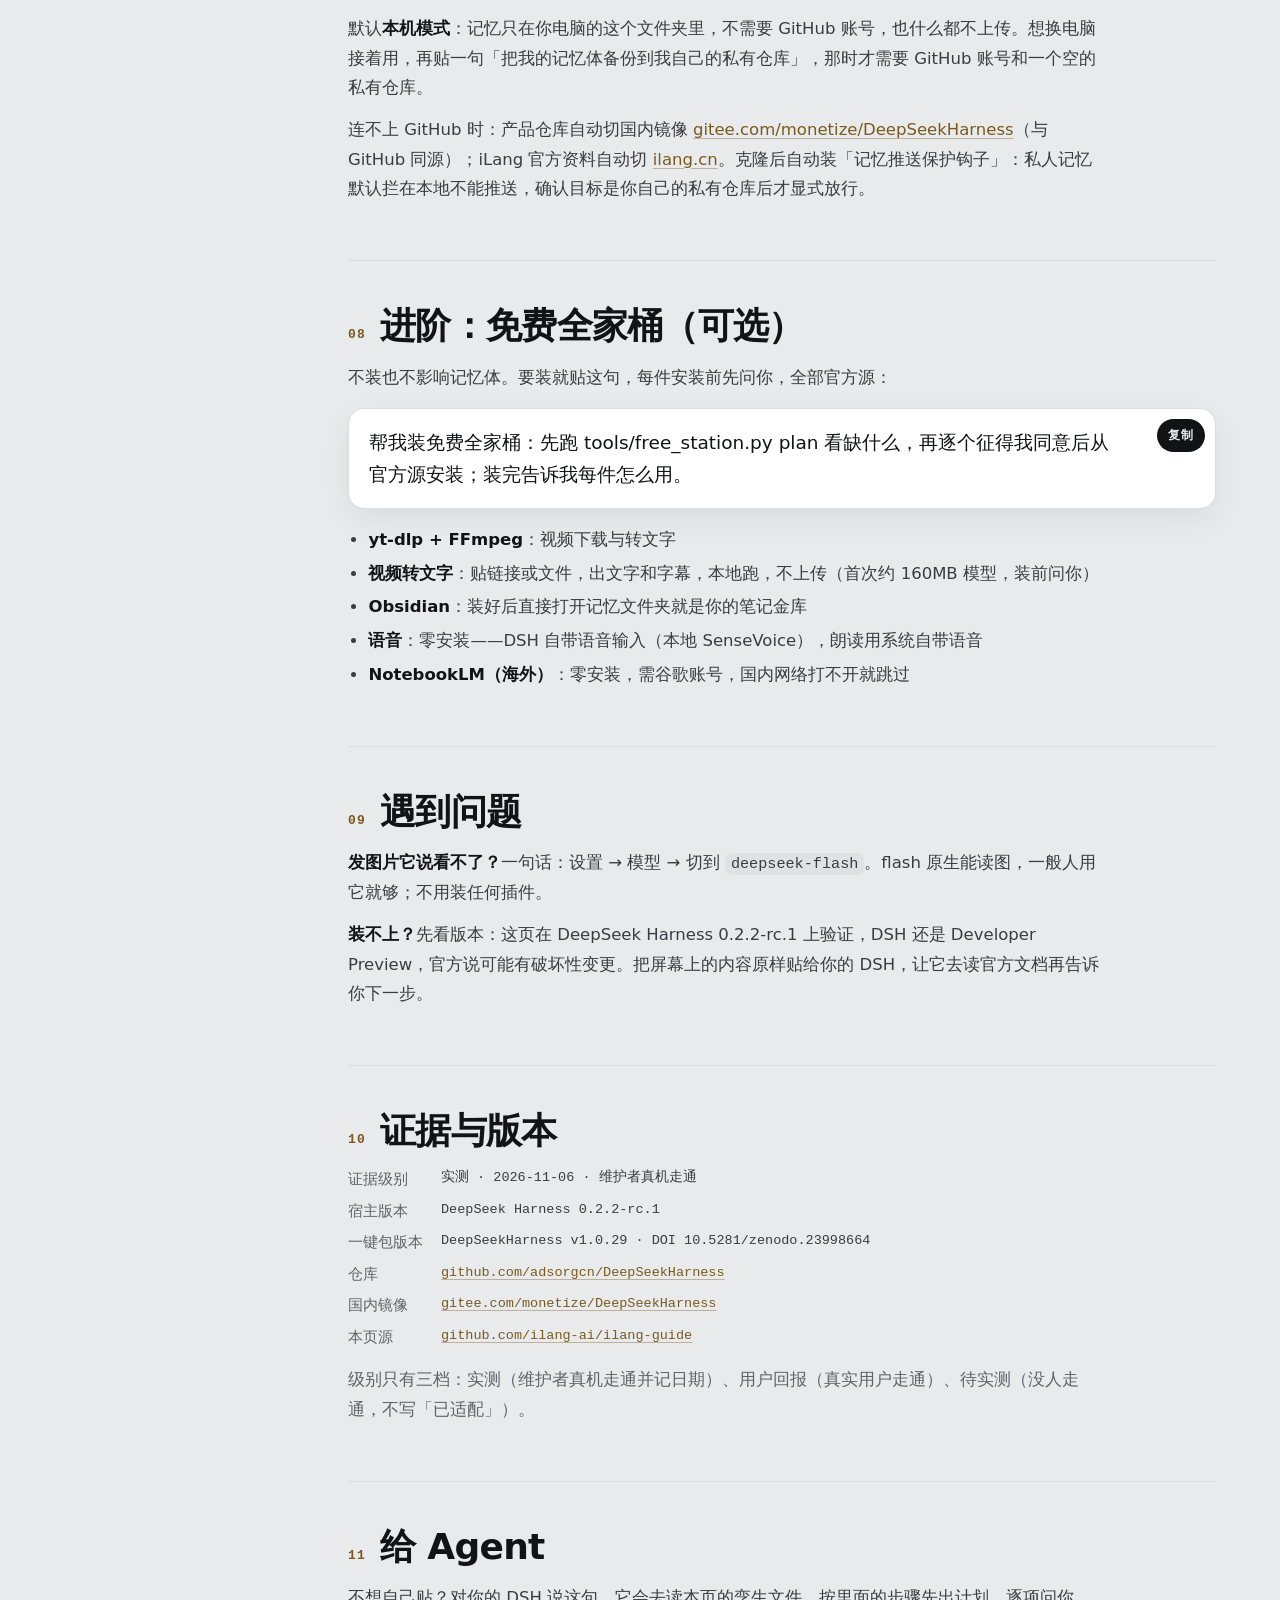
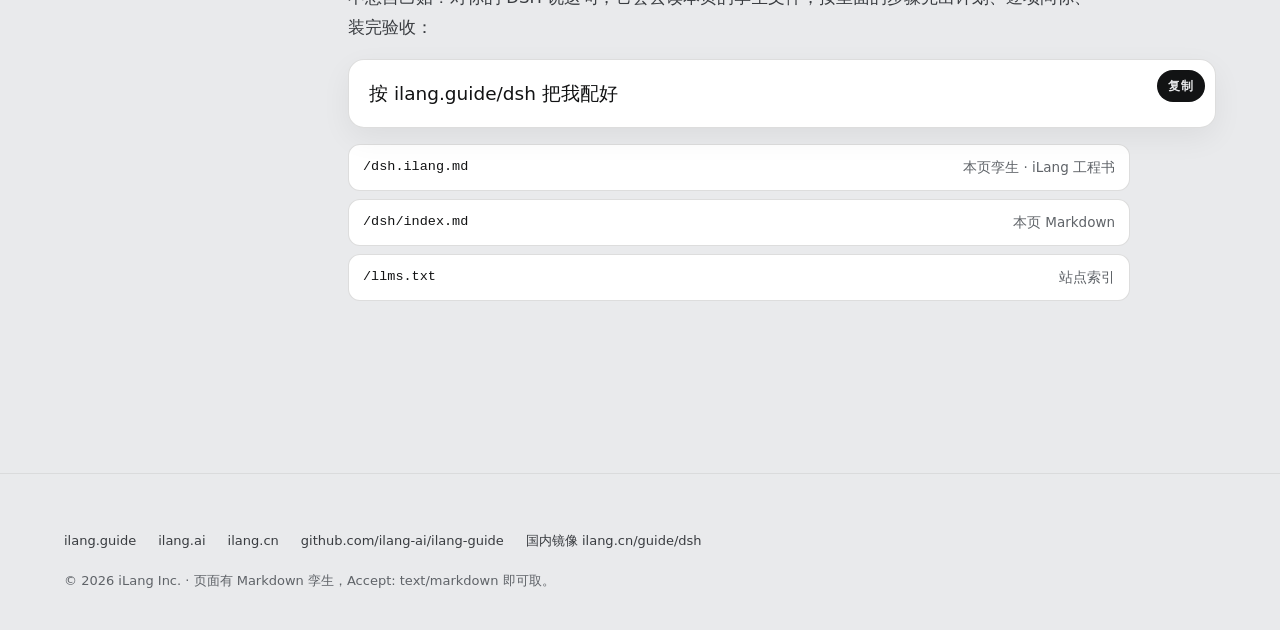
==== commit 63526dd3: "正本指向国内镜像 ilang.cn/guide：页脚回链、Markdown 孪生与 llms.txt 各一行、宿主数据加 mirror、README 说明 Co-Authored-By: Claude" ====
--- a/dsh/index.html
+++ b/dsh/index.html
@@ -18,13 +18,17 @@
 <meta property="og:url" content="https://ilang.guide/dsh/">
 <meta property="og:image" content="https://ilang.guide/assets/ilang-logo-120.png">
 <meta name="twitter:card" content="summary">
-<link rel="stylesheet" href="/assets/site.css?v=5">
+<link rel="ai-catalog" href="/.well-known/ai-catalog.json">
+<link rel="api-catalog" href="/.well-known/api-catalog">
+<link rel="service-desc" href="/openapi.json" type="application/json">
+<link rel="stylesheet" href="/assets/site.css?v=7">
 <script type="application/ld+json">
 {"@context":"https://schema.org","@type":"TechArticle","@id":"https://ilang.guide/dsh/#article","headline":"DeepSeek Harness：一句话配好","inLanguage":"zh-CN","url":"https://ilang.guide/dsh/","datePublished":"2026-11-06","dateModified":"2026-11-06","author":{"@type":"Organization","name":"iLang Inc.","url":"https://ilang.ai/"},"publisher":{"@id":"https://ilang.ai/#org"},"isPartOf":{"@id":"https://ilang.guide/#site"},"about":{"@type":"SoftwareApplication","name":"DeepSeek Harness","applicationCategory":"DeveloperApplication"},"description":"在 DeepSeek Harness 上用 iLang：贴一句话，它自己装齐记忆体、新手教程、一键安装、技能库。"}
 </script>
 </head>
 <body class="paper">
 <a class="sr" href="#main">跳到内容</a>
+<div class="progress" aria-hidden="true"></div>
 <header class="nav">
   <a class="brand" href="/"><img src="/assets/ilang-logo.svg" alt="" width="26" height="26"><span><b>ilang.guide</b><i>iLang 指导站</i></span></a>
   <nav class="links" aria-label="站内">
@@ -177,10 +181,11 @@
       <a href="https://ilang.ai" target="_blank" rel="noopener">ilang.ai</a>
       <a href="https://ilang.cn" target="_blank" rel="noopener">ilang.cn</a>
       <a href="https://github.com/ilang-ai/ilang-guide" target="_blank" rel="noopener">github.com/ilang-ai/ilang-guide</a>
+      <a href="https://ilang.cn/guide/dsh/">国内镜像 ilang.cn/guide/dsh</a>
     </div>
     <div class="row">© 2026 iLang Inc. · 页面有 Markdown 孪生，Accept: text/markdown 即可取。</div>
   </div>
 </footer>
-<script src="/assets/site.js?v=5" defer></script>
+<script src="/assets/site.js?v=7" defer></script>
 </body>
 </html>
--- a/assets/site.css
+++ b/assets/site.css
@@ -25,6 +25,10 @@
 button{font:inherit;color:inherit;background:none;border:0;cursor:pointer;padding:0}
 ::selection{background:rgba(224,185,106,.35)}
 .sr{position:absolute;width:1px;height:1px;overflow:hidden;clip:rect(0 0 0 0);white-space:nowrap}
+
+/* page progress: a hairline of gold that fills as the story is read */
+.progress{position:fixed;left:0;top:0;z-index:60;height:2px;width:100%;transform-origin:left;transform:scaleX(var(--sp,0));background:linear-gradient(90deg,var(--gold-deep),var(--gold-2));pointer-events:none}
+html.reduce .progress{display:none}
 
 /* nav */
 .nav{position:fixed;inset:0 0 auto 0;z-index:50;height:var(--nav-h);display:flex;align-items:center;justify-content:space-between;padding:0 var(--gutter);
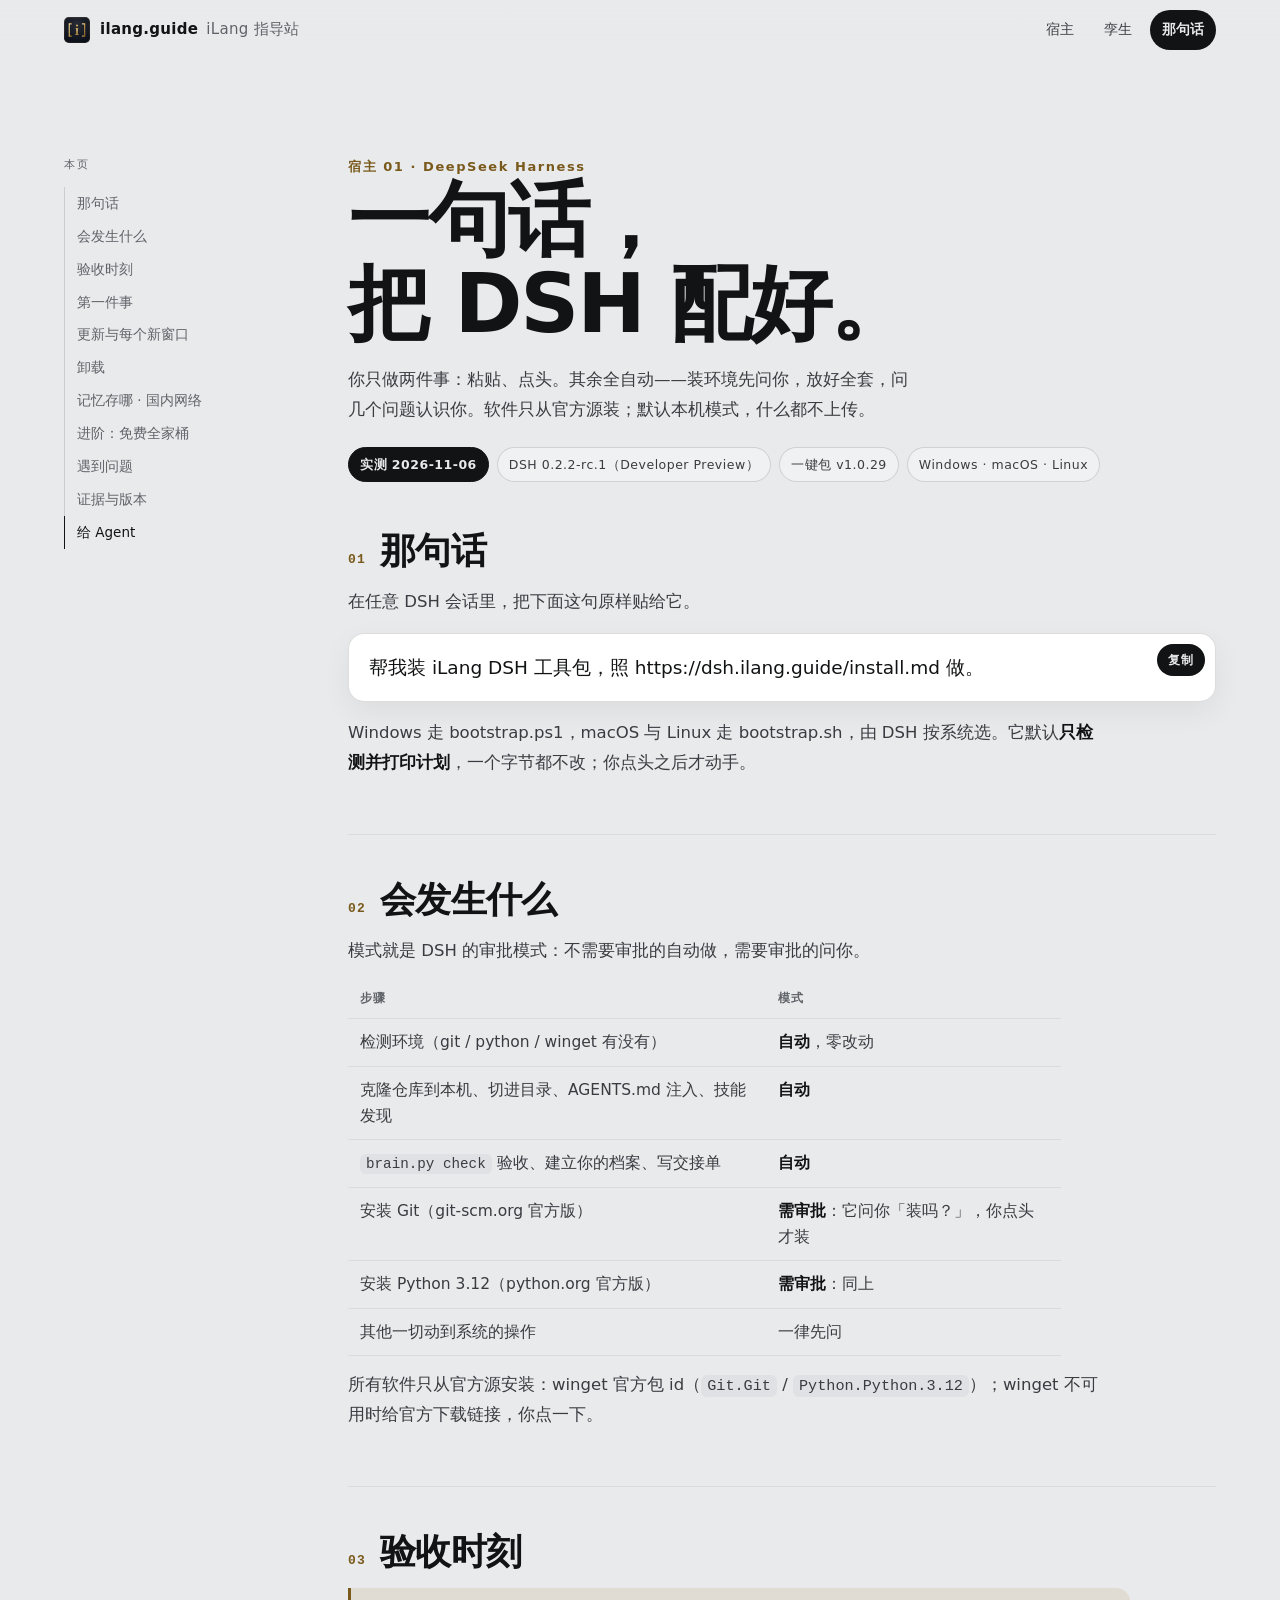
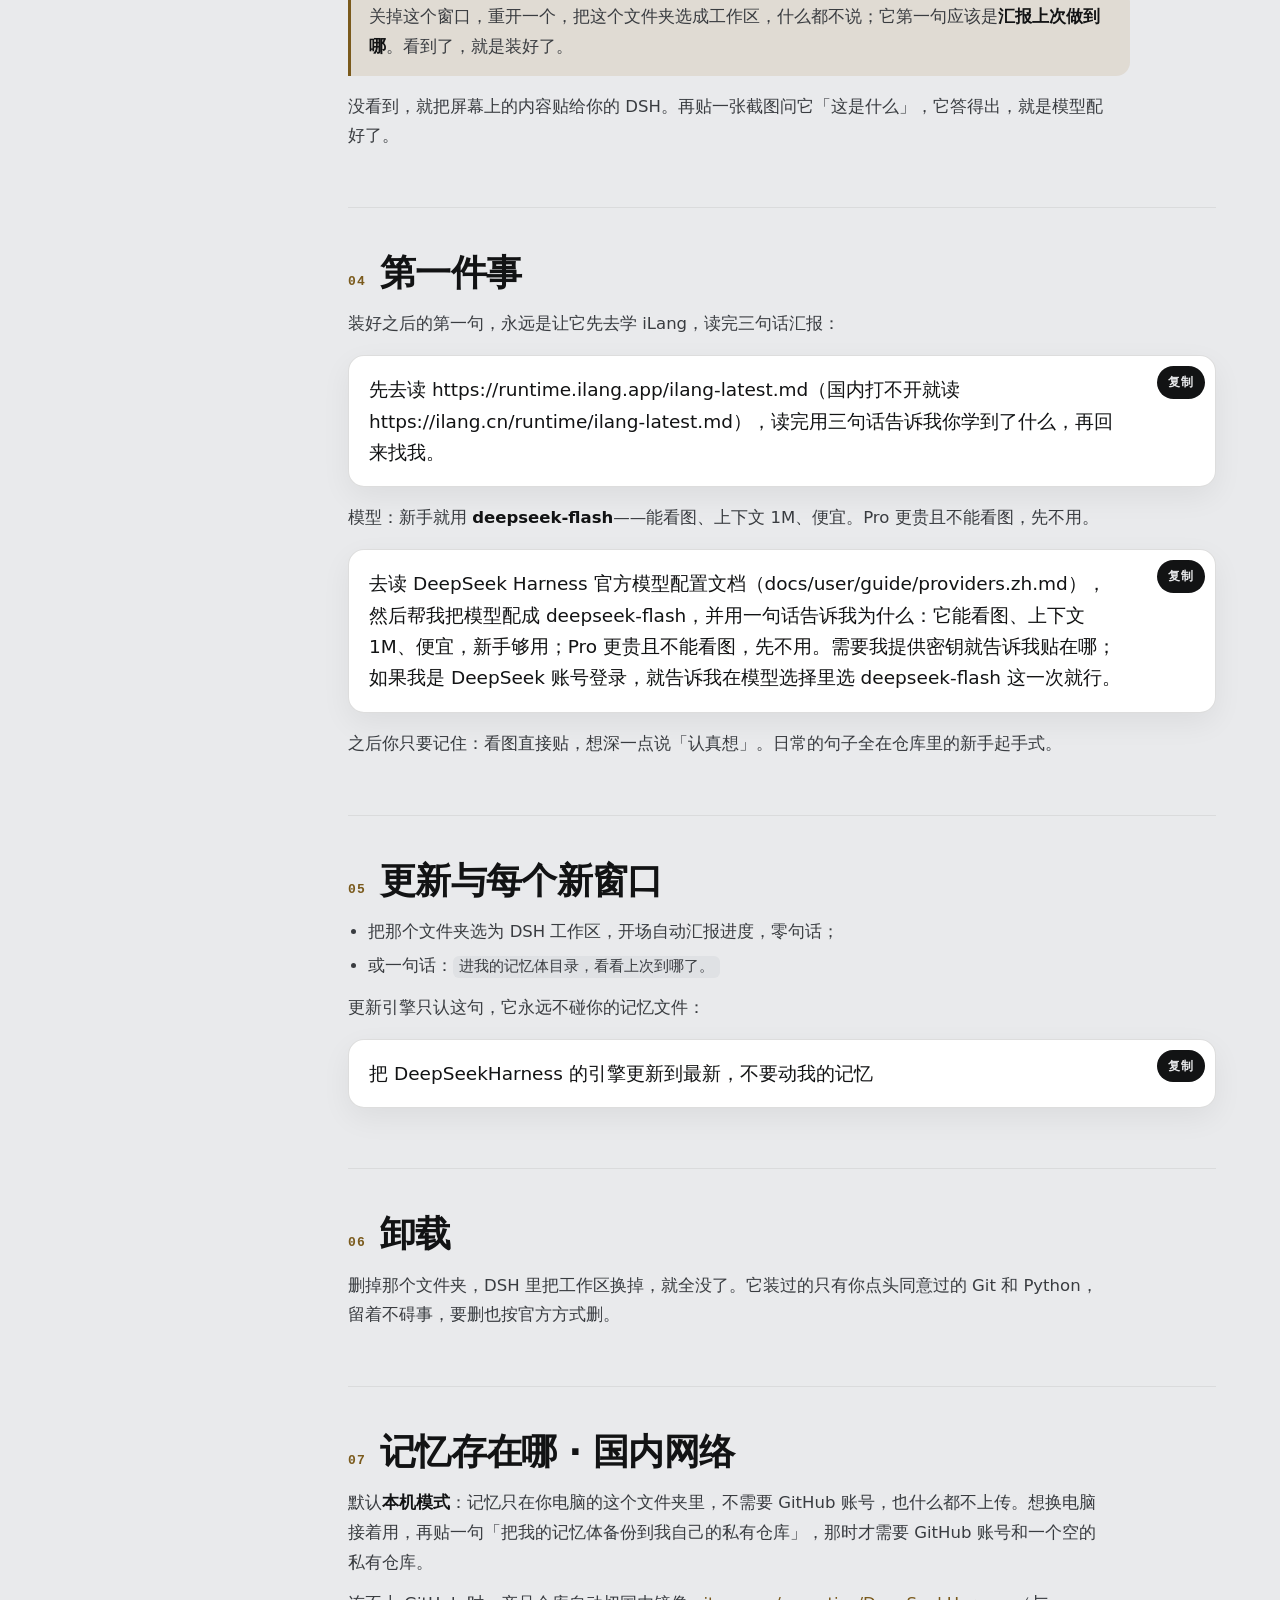
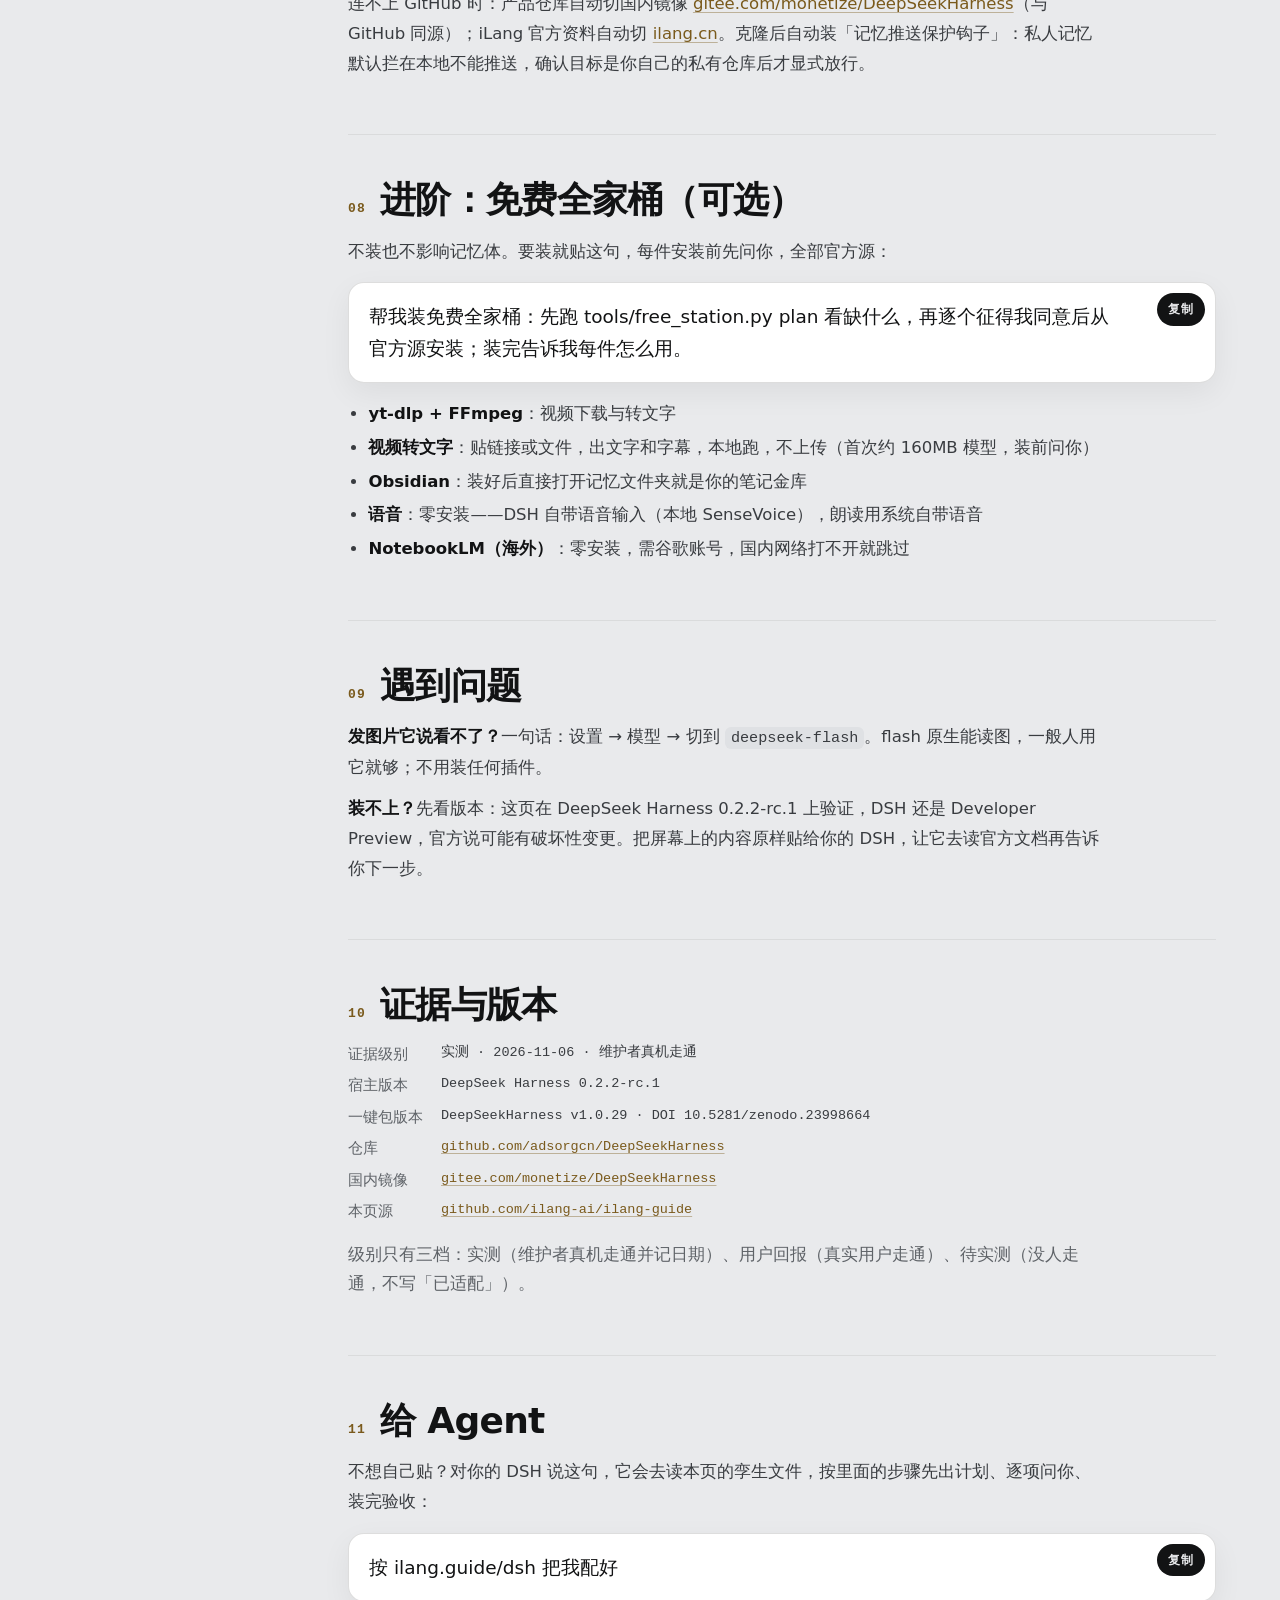
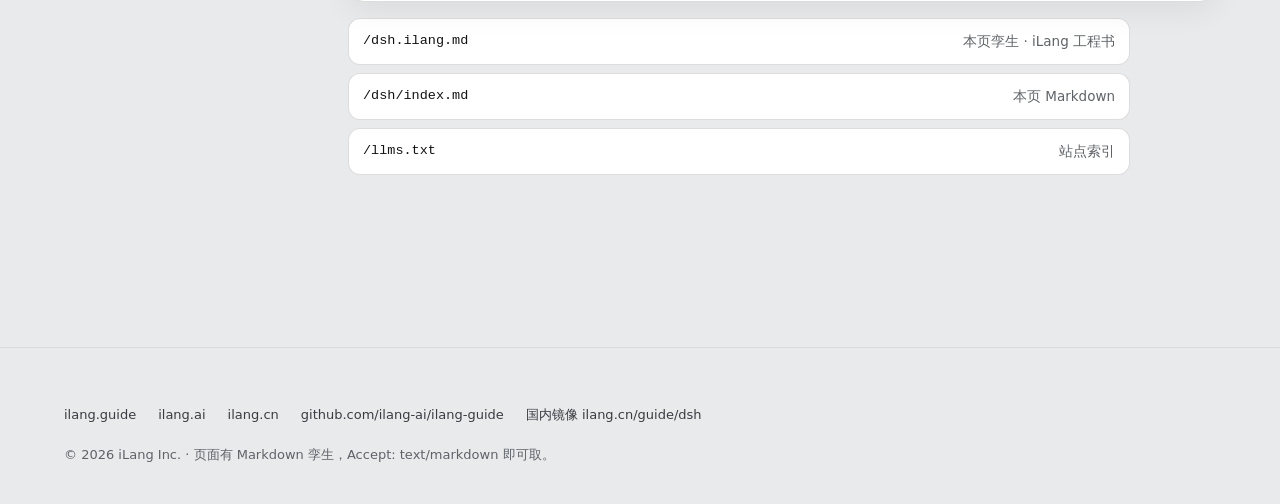
==== commit b96c5e1b: "那句话换成一句短的：帮我装 iLang DSH 工具包，照 https://dsh.ilang.guide/install.md 做 首页打字句与 data-type、/dsh/ 页 #the-lin" ====
--- a/dsh/index.html
+++ b/dsh/index.html
@@ -71,7 +71,7 @@
       <section id="say">
         <h2><small>01</small>那句话</h2>
         <p>在任意 DSH 会话里，把下面这句原样贴给它。</p>
-        <div class="quote"><span class="q" id="the-line">帮我把 https://github.com/adsorgcn/DeepSeekHarness 装成本地 DSH 全套：先按我的系统下载并运行仓库里的 bootstrap.ps1（Windows）或 bootstrap.sh（macOS、Linux），打不开 GitHub 就从 https://gitee.com/monetize/DeepSeekHarness 取同名文件；它默认只检测，缺什么软件列给我，逐个征得我同意后再从官方源安装；装完告诉我以后每个新窗口怎么一句话回到这里。</span><button class="copybtn" data-copy="#the-line">复制</button></div>
+        <div class="quote"><span class="q" id="the-line">帮我装 iLang DSH 工具包，照 https://dsh.ilang.guide/install.md 做。</span><button class="copybtn" data-copy="#the-line">复制</button></div>
         <p>Windows 走 bootstrap.ps1，macOS 与 Linux 走 bootstrap.sh，由 DSH 按系统选。它默认<strong>只检测并打印计划</strong>，一个字节都不改；你点头之后才动手。</p>
       </section>
 
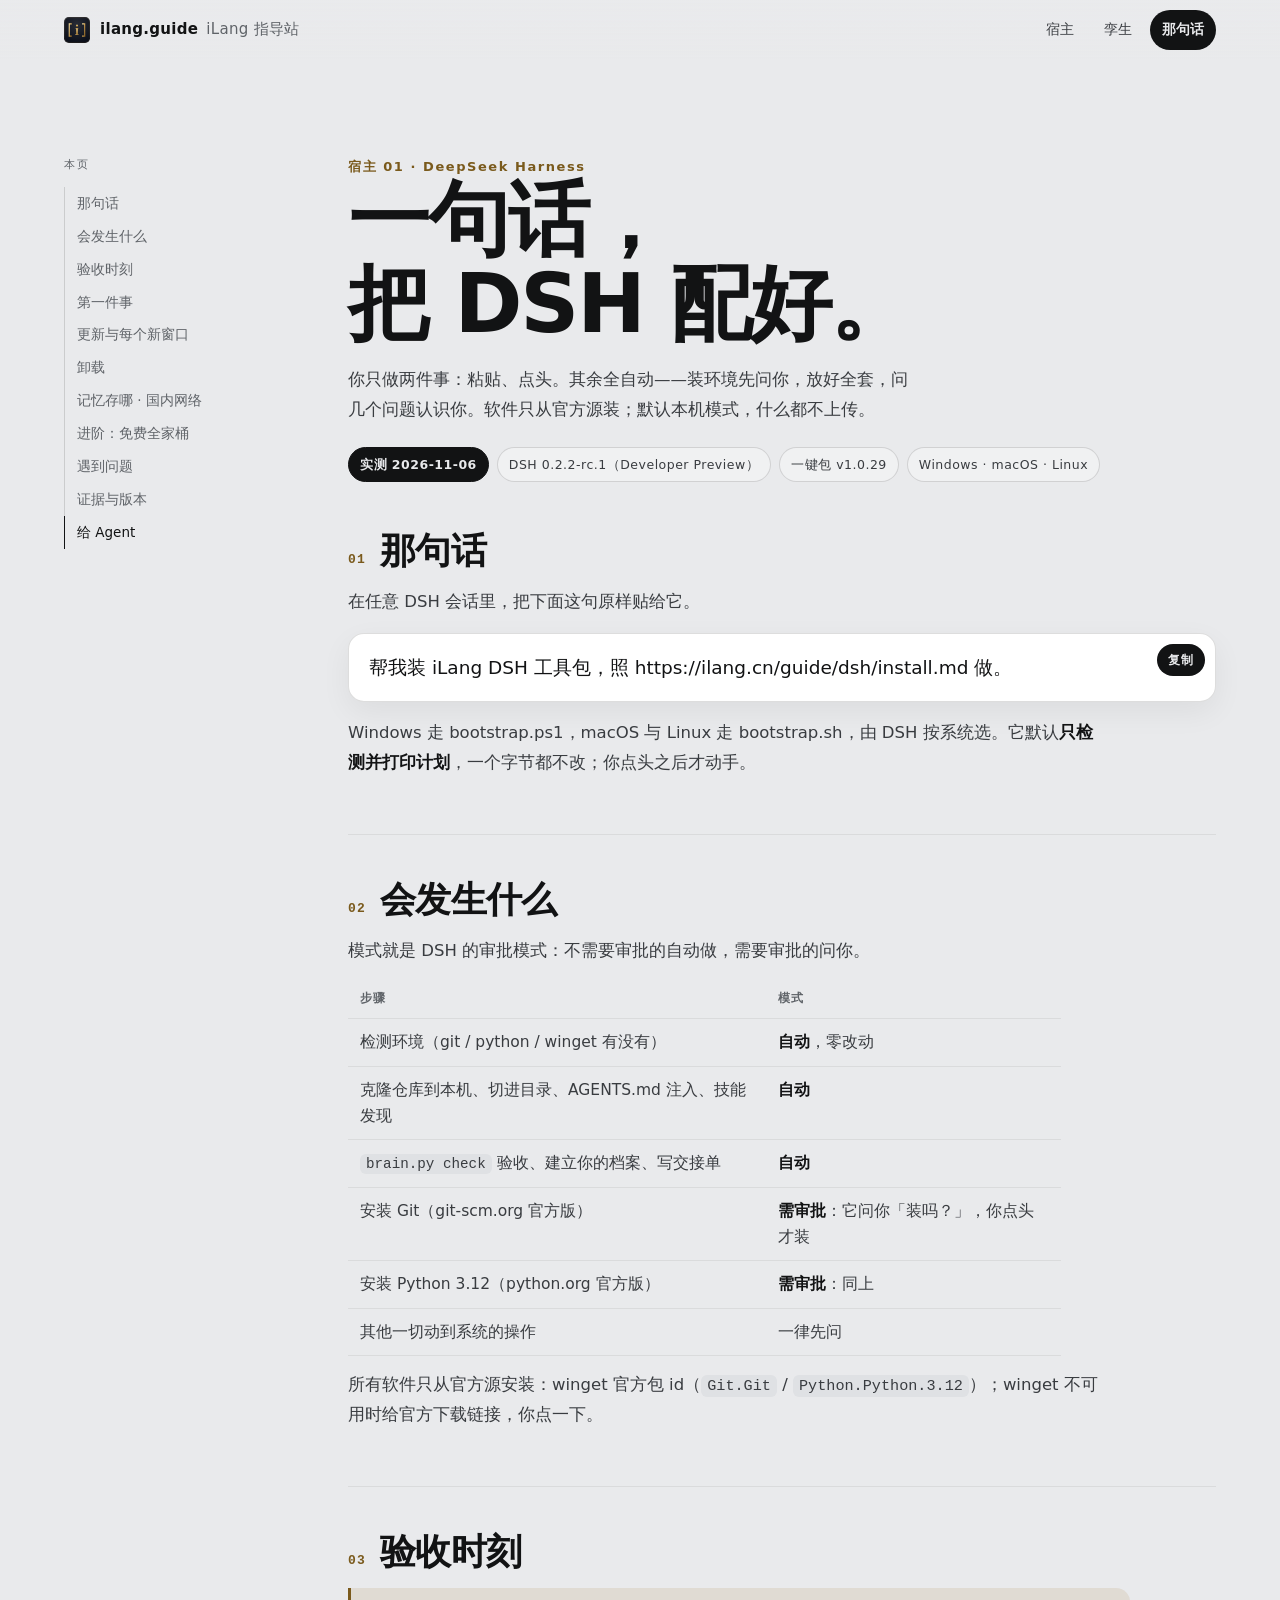
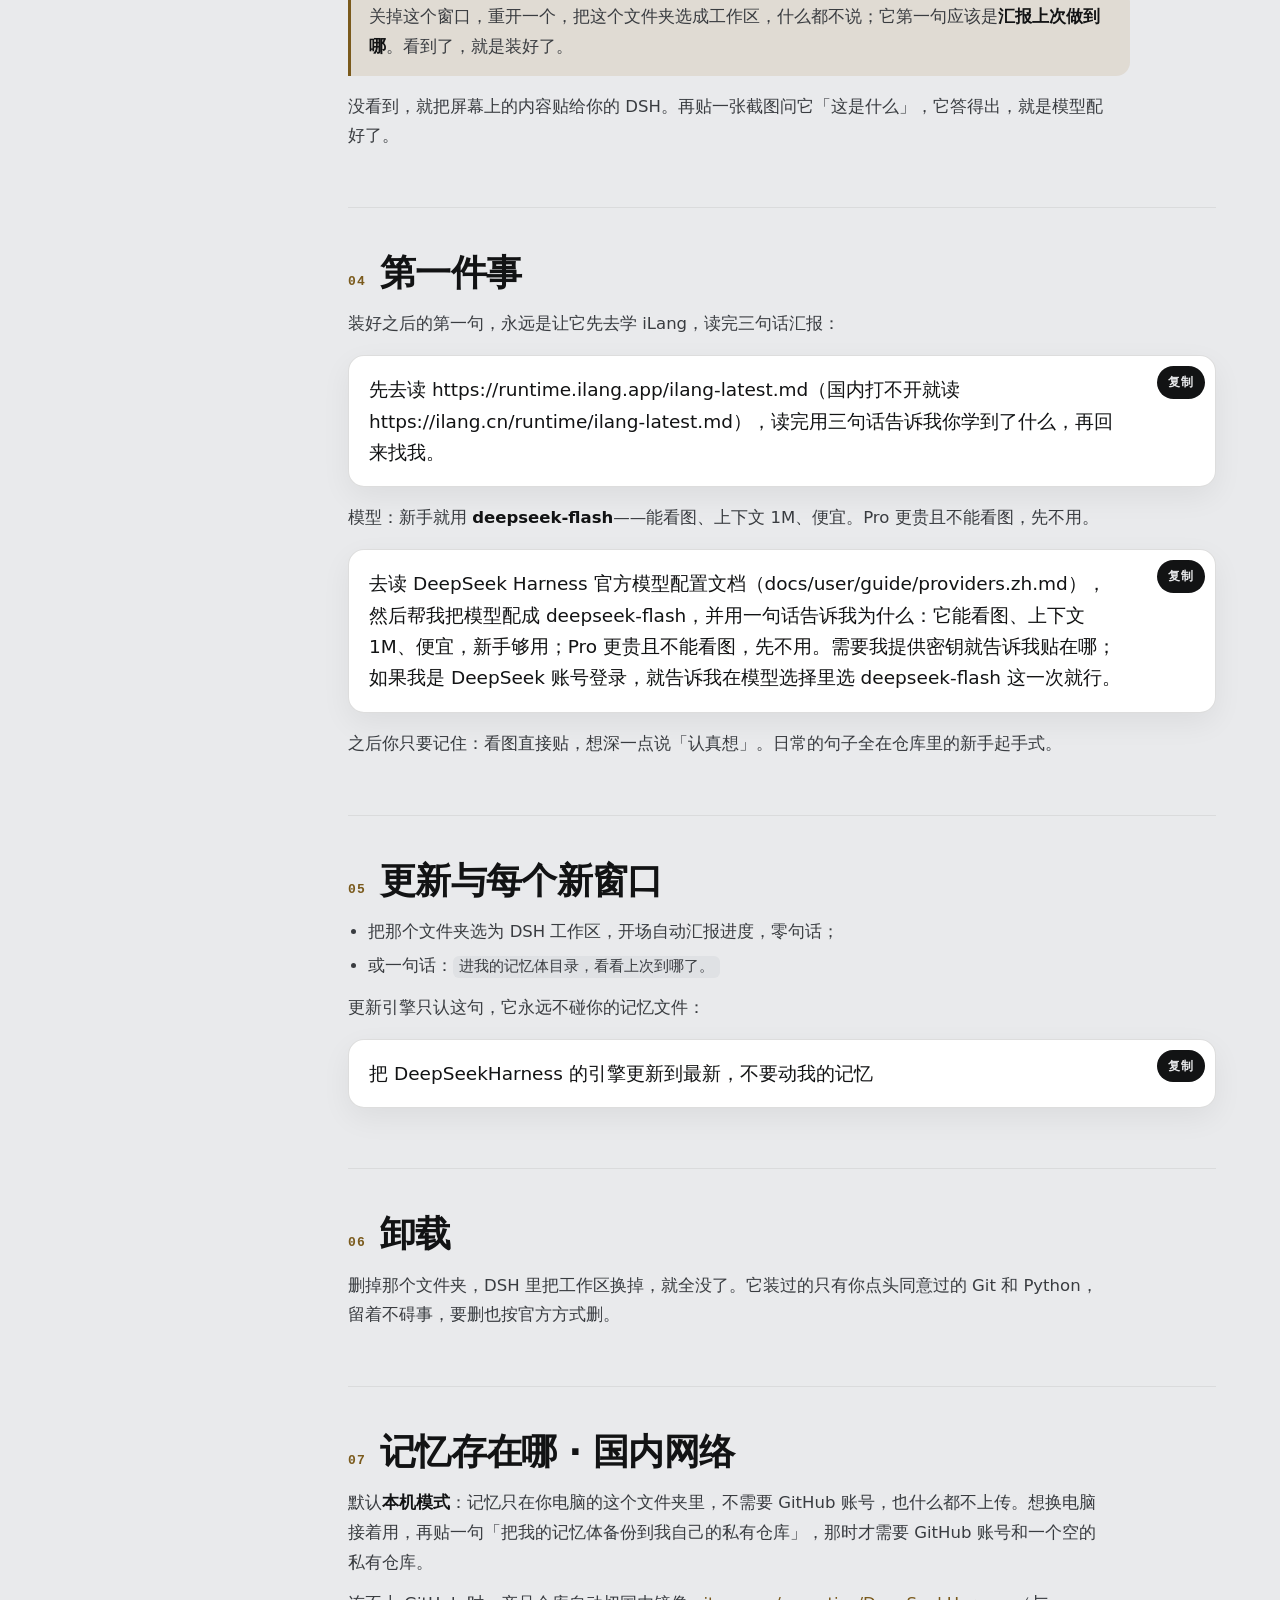
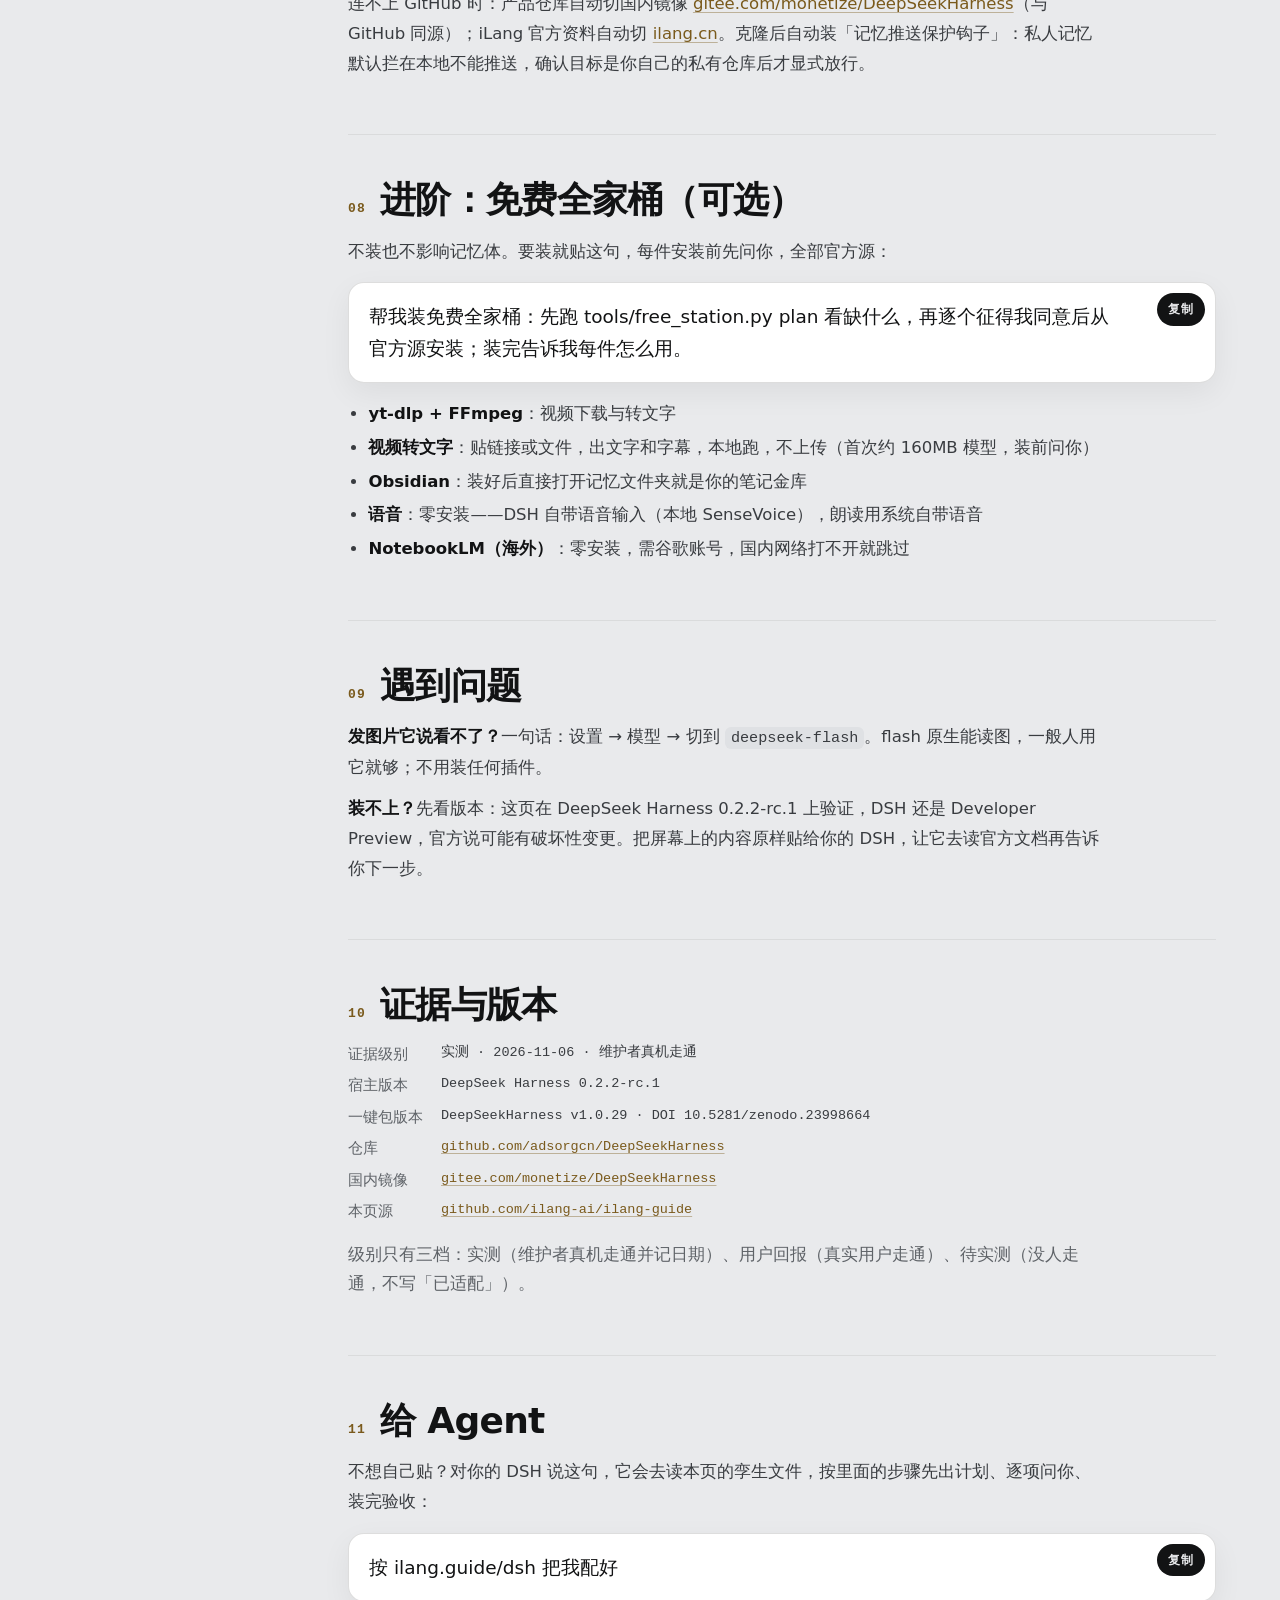
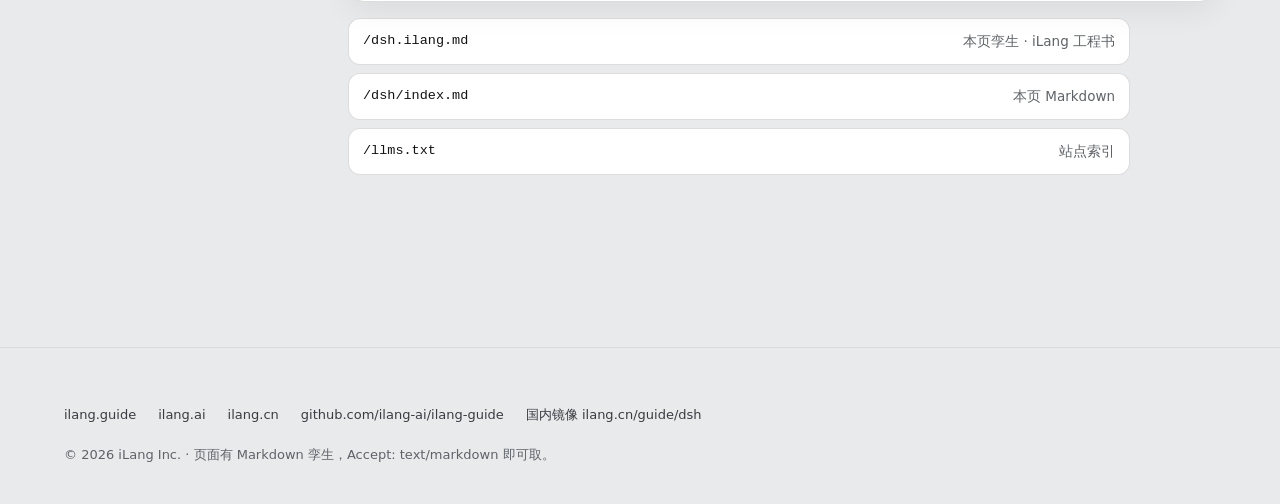
==== commit 44919e80: "那一句指向国内正本 ilang.cn/guide/dsh/install.md，dsh.ilang.guide 那份是国际兜底 Co-Authored-By: Claude Fable 5.1 <no" ====
--- a/dsh/index.html
+++ b/dsh/index.html
@@ -71,7 +71,7 @@
       <section id="say">
         <h2><small>01</small>那句话</h2>
         <p>在任意 DSH 会话里，把下面这句原样贴给它。</p>
-        <div class="quote"><span class="q" id="the-line">帮我装 iLang DSH 工具包，照 https://dsh.ilang.guide/install.md 做。</span><button class="copybtn" data-copy="#the-line">复制</button></div>
+        <div class="quote"><span class="q" id="the-line">帮我装 iLang DSH 工具包，照 https://ilang.cn/guide/dsh/install.md 做。</span><button class="copybtn" data-copy="#the-line">复制</button></div>
         <p>Windows 走 bootstrap.ps1，macOS 与 Linux 走 bootstrap.sh，由 DSH 按系统选。它默认<strong>只检测并打印计划</strong>，一个字节都不改；你点头之后才动手。</p>
       </section>
 
